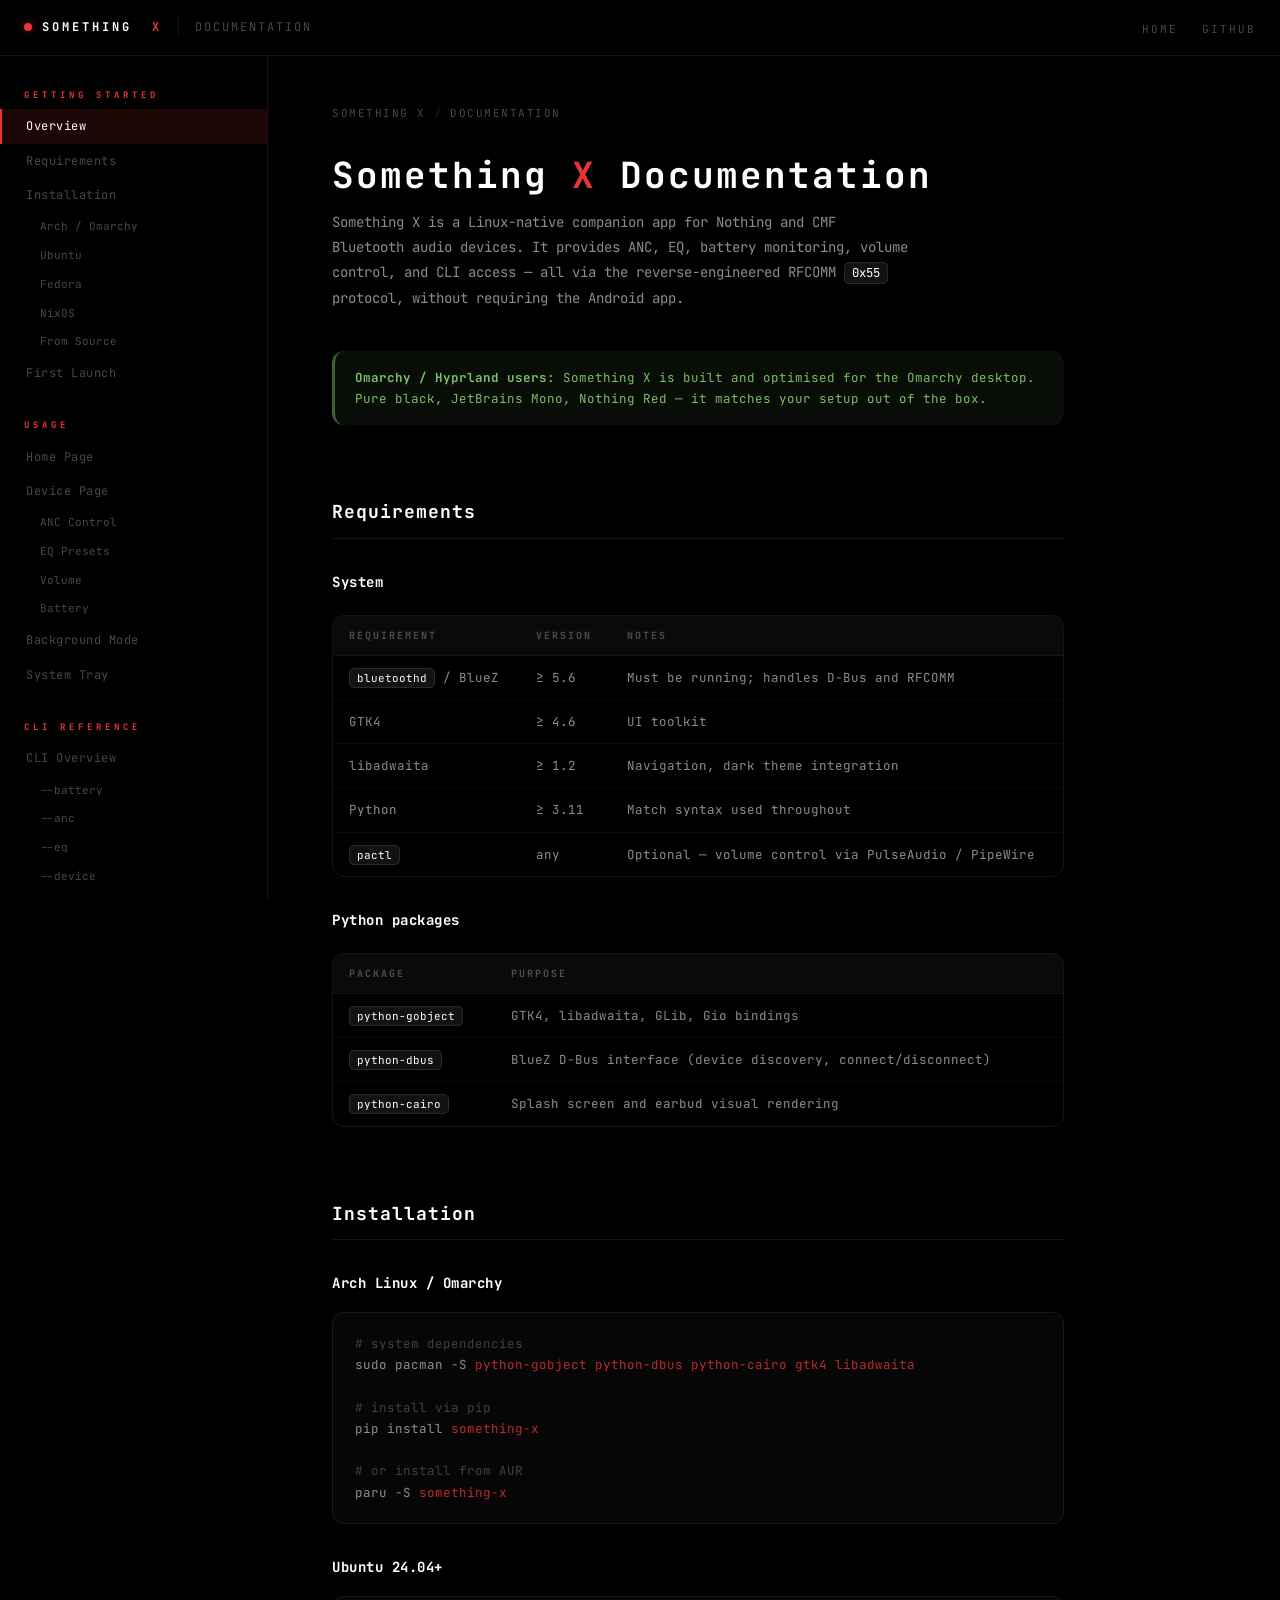
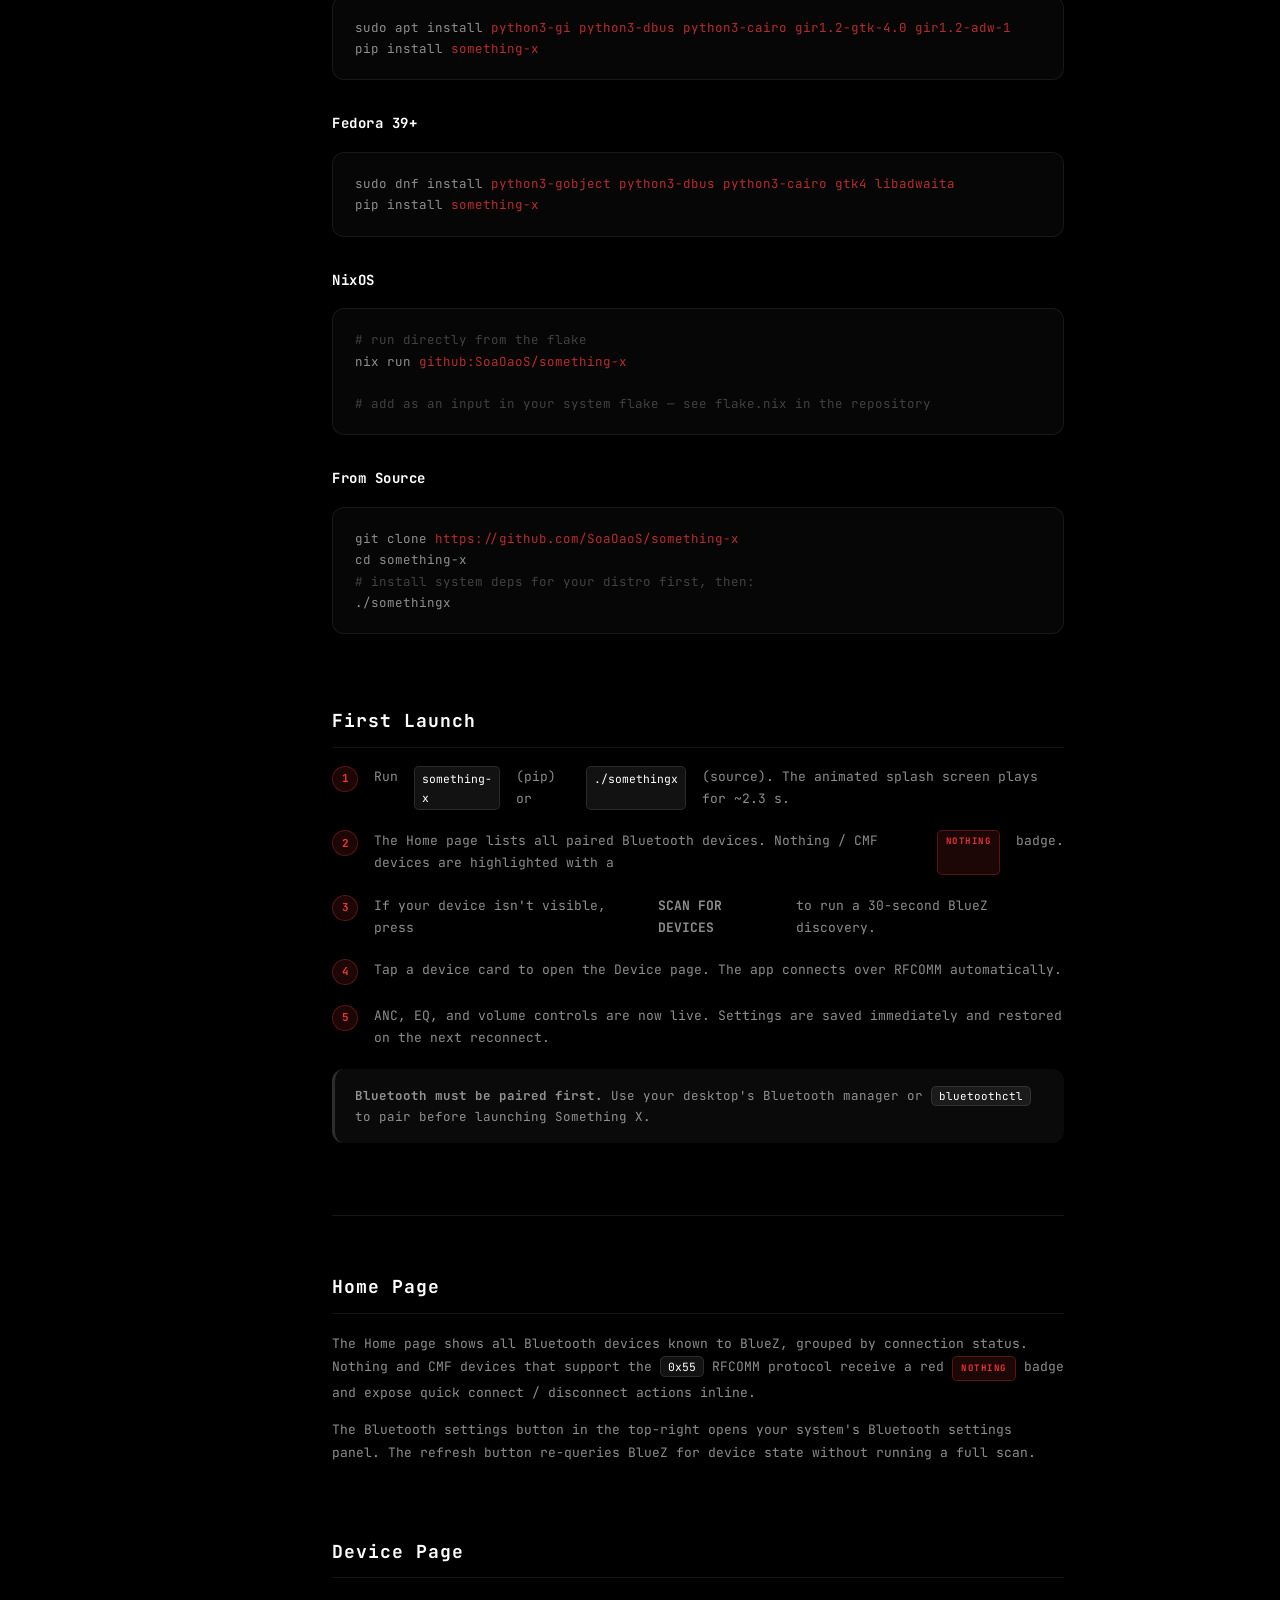
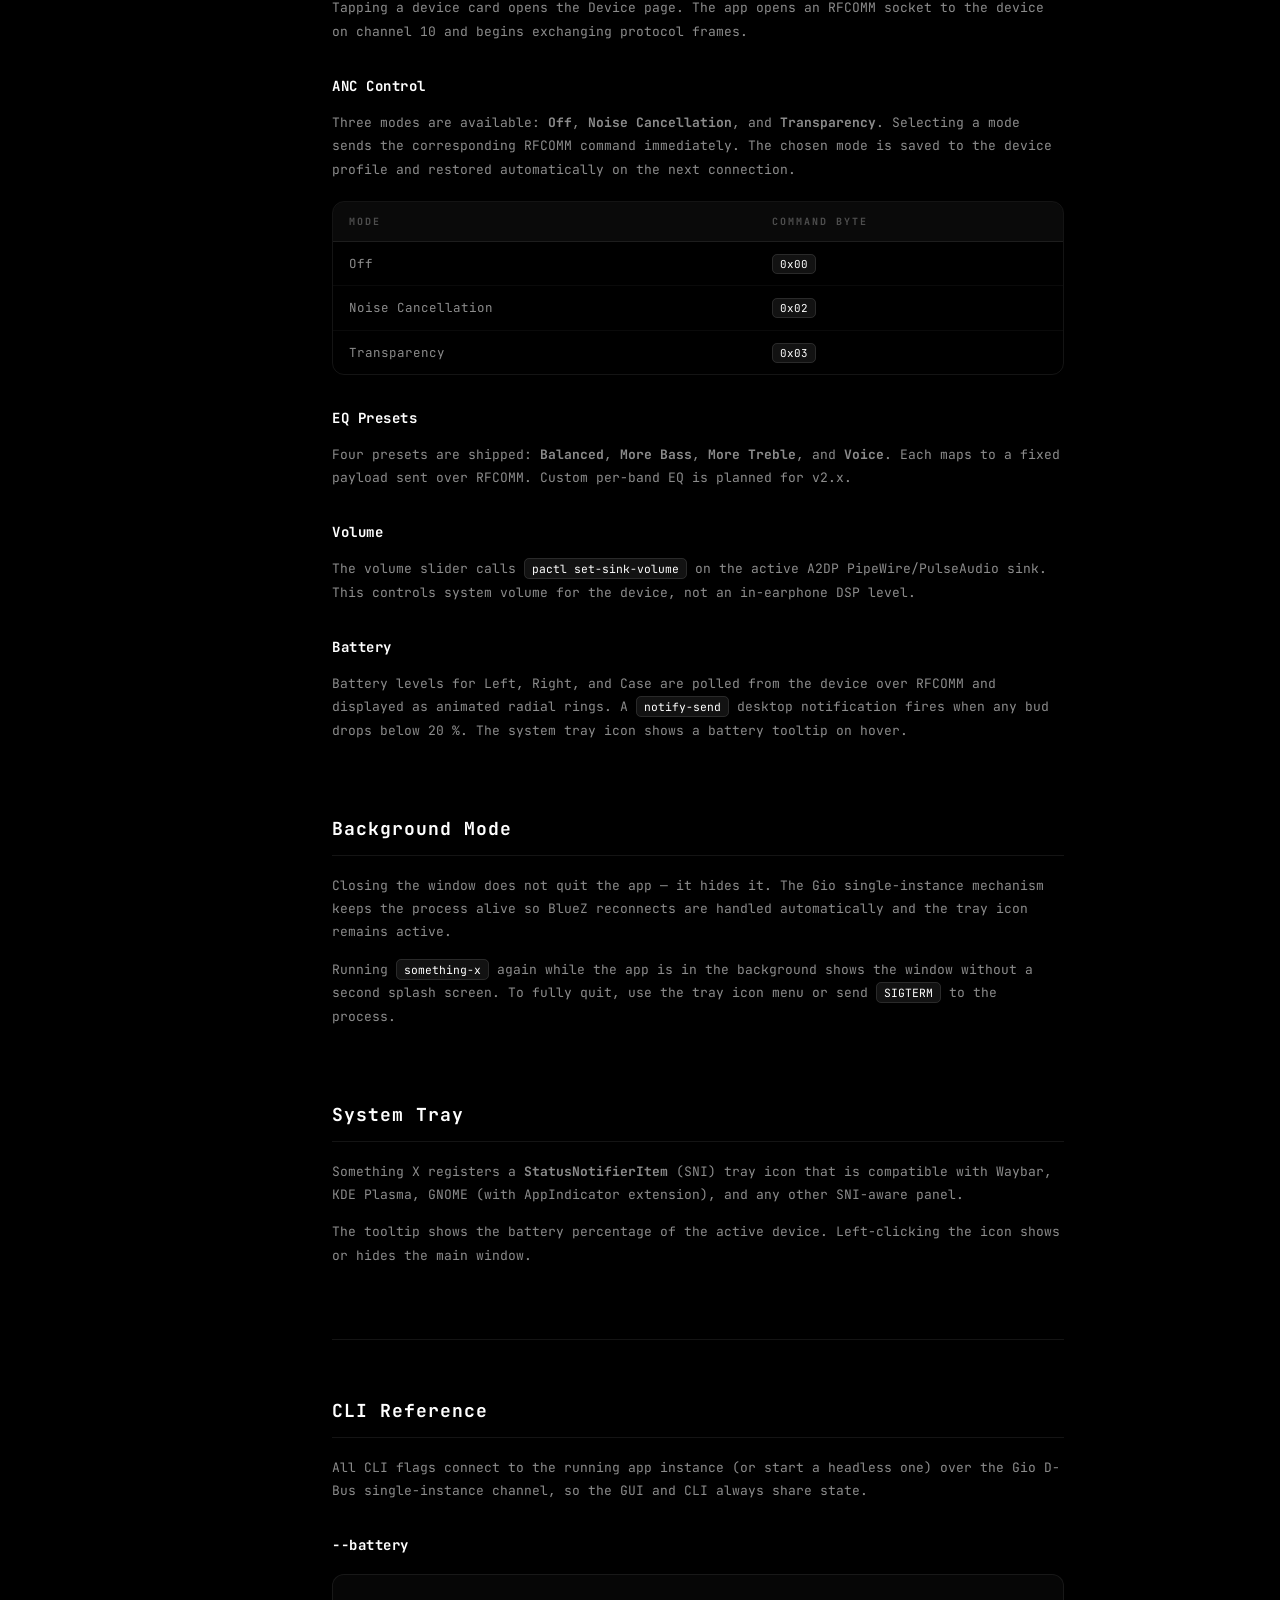
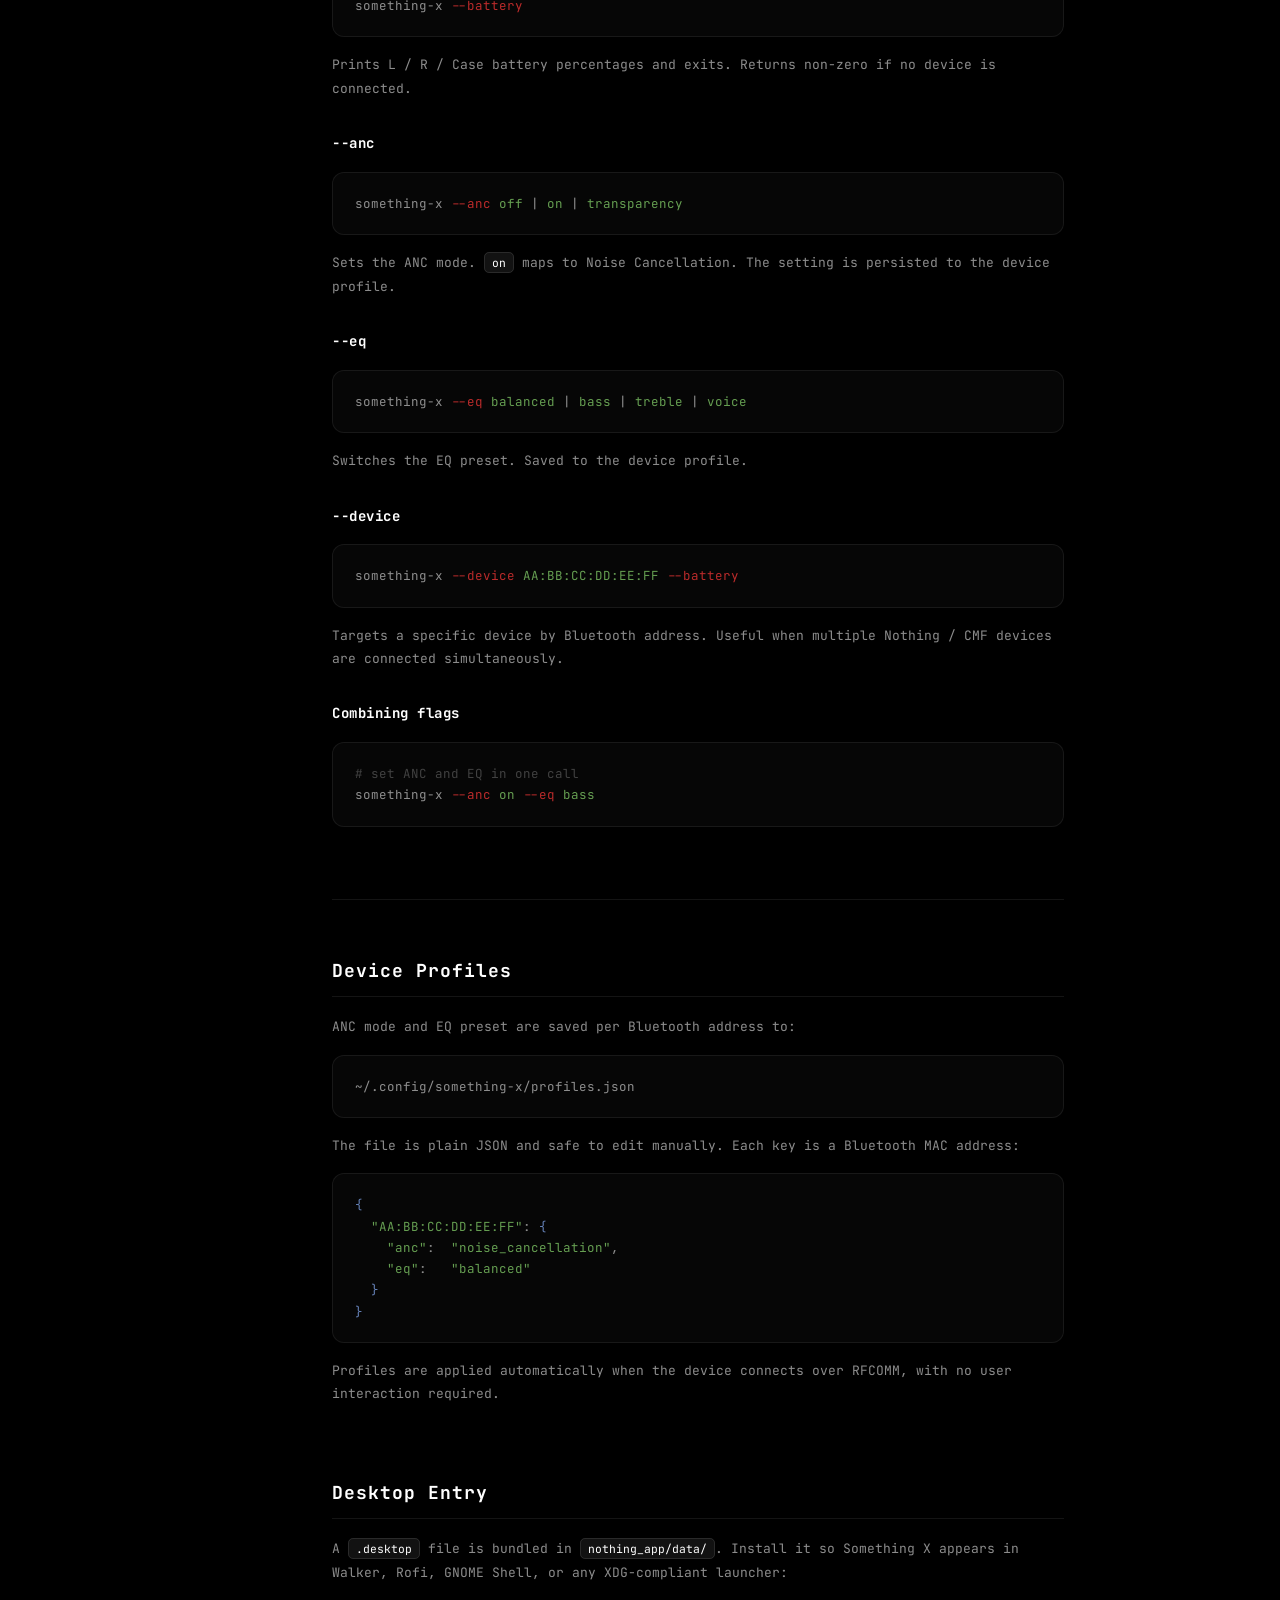
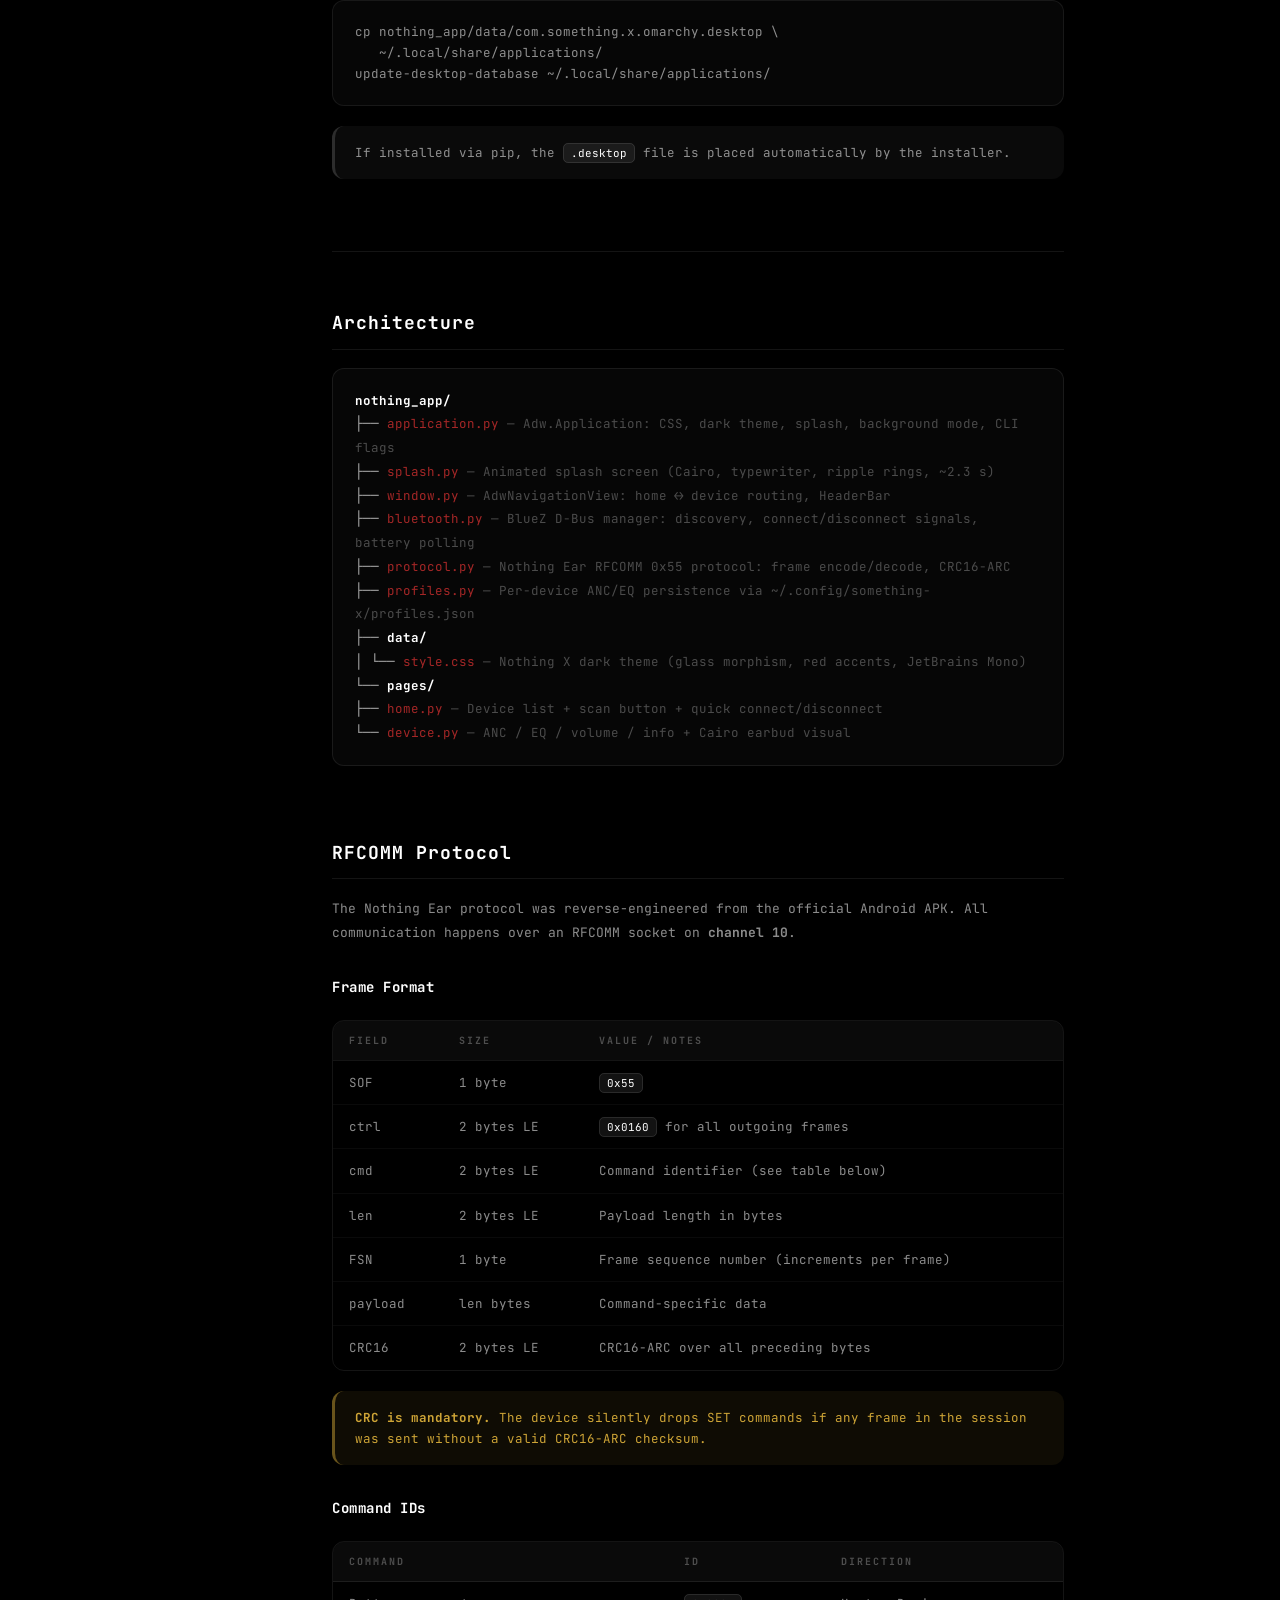
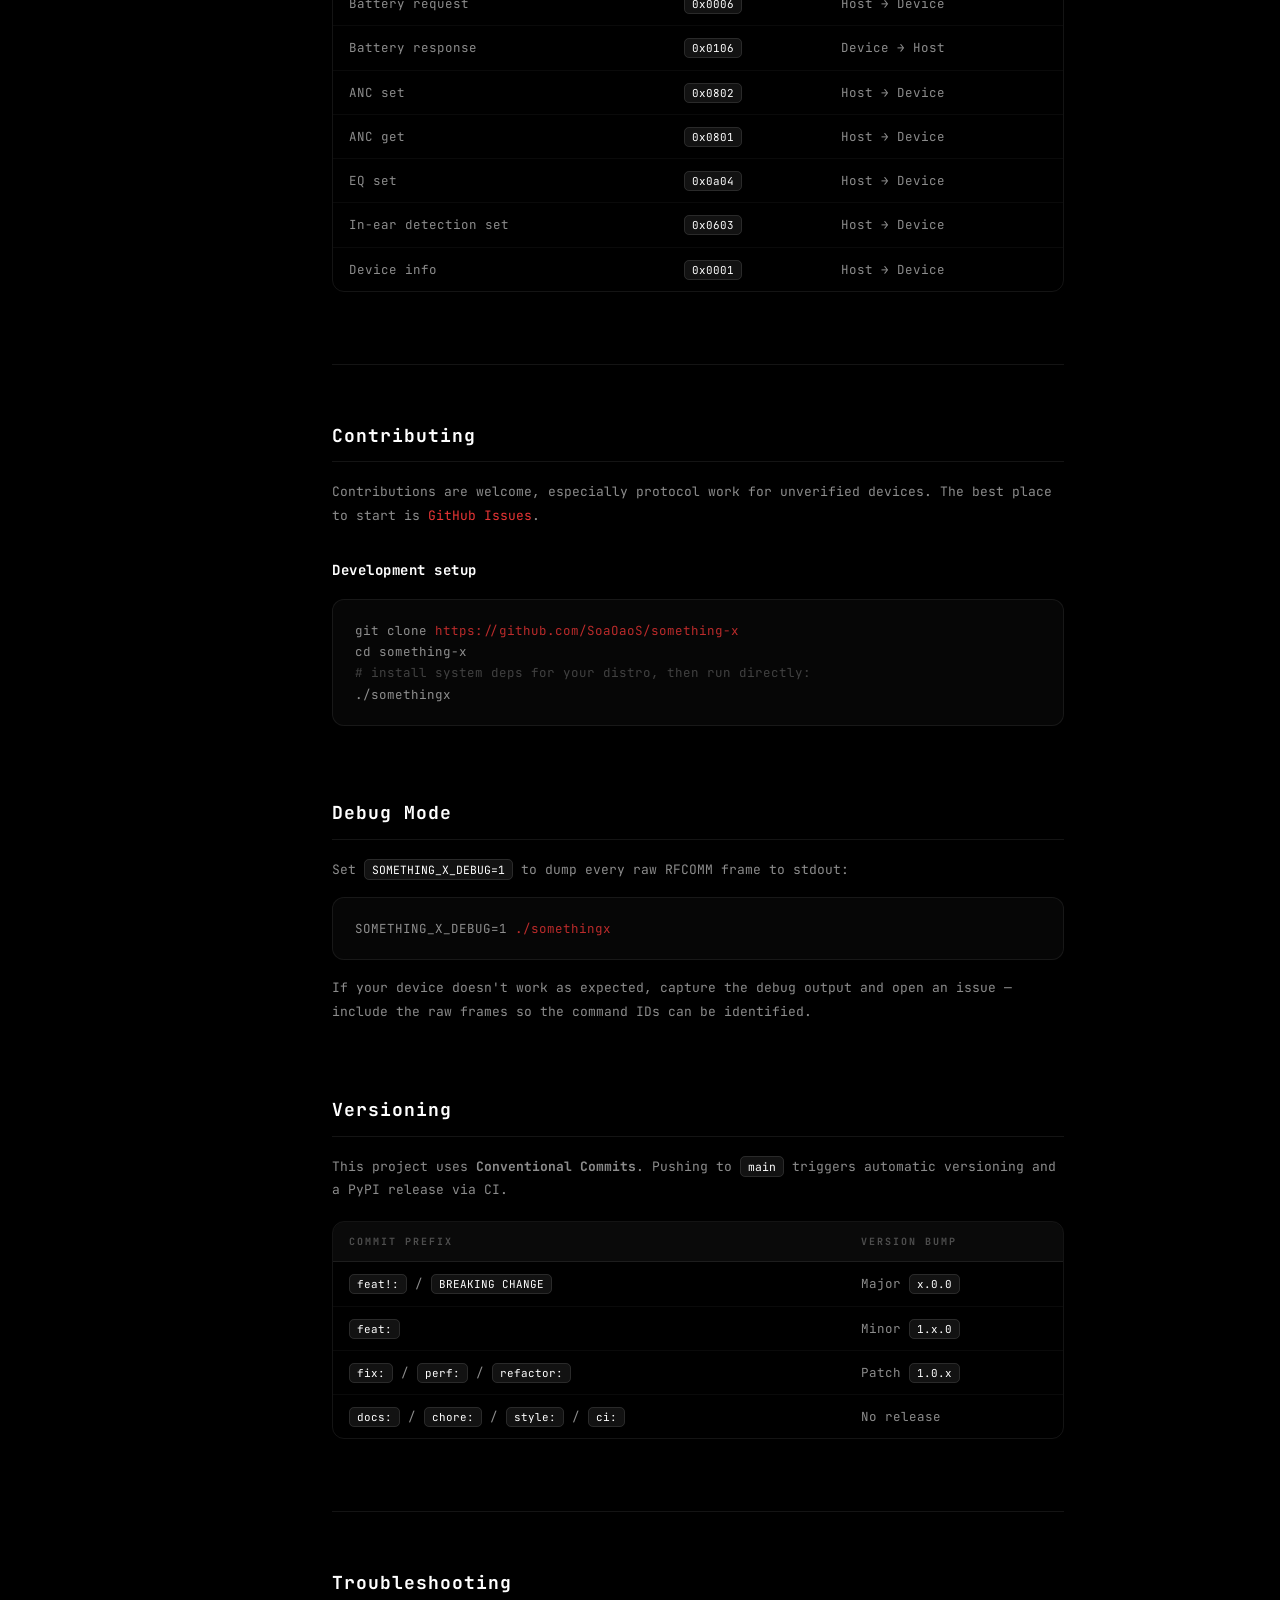
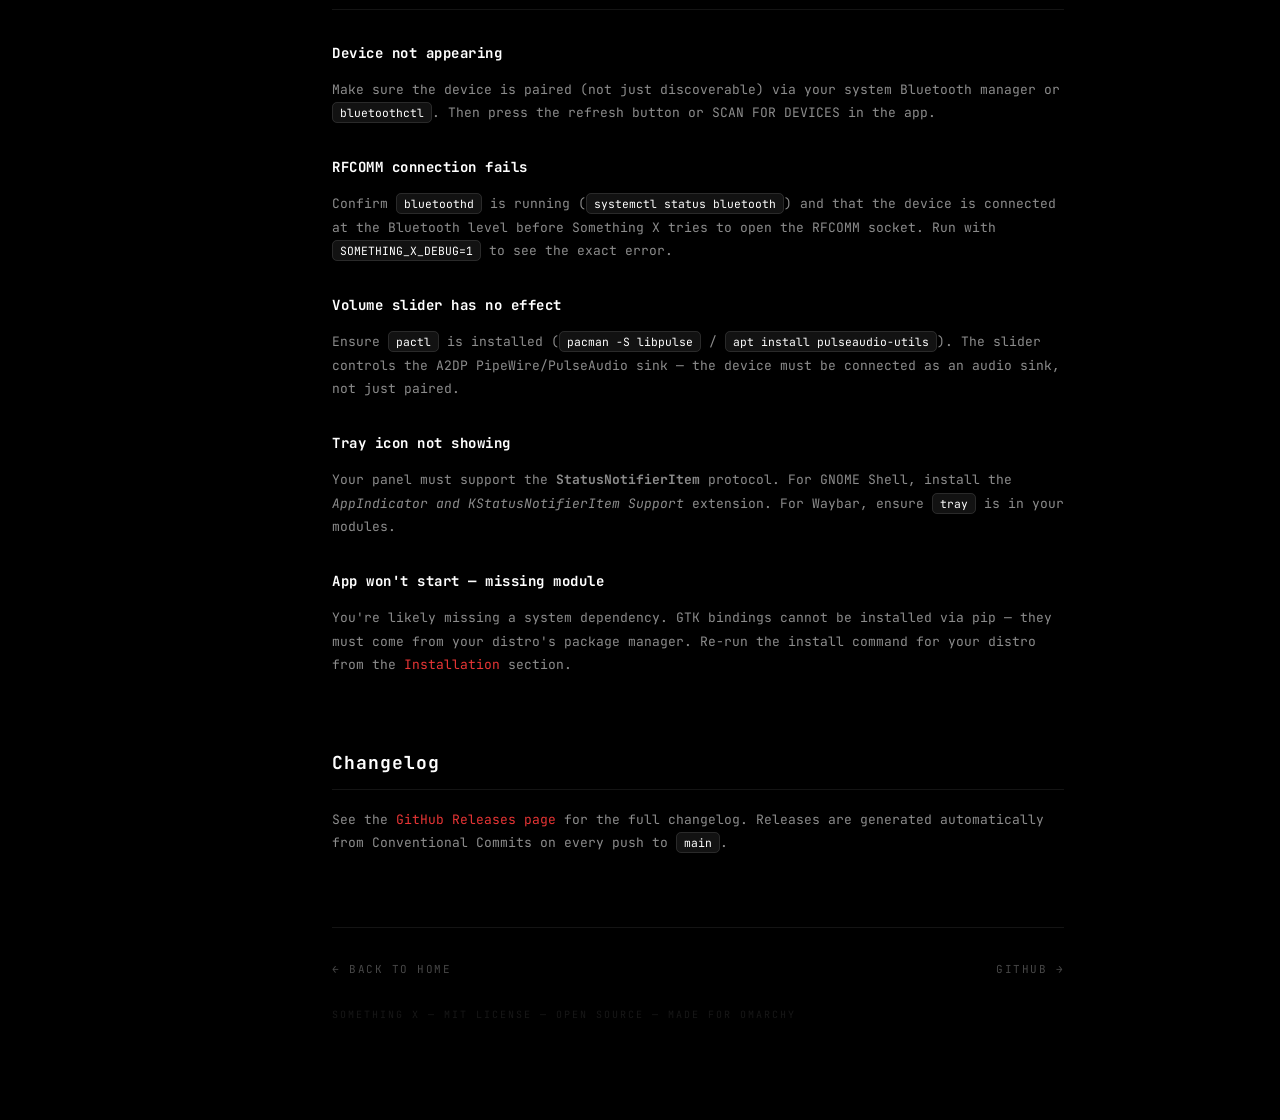
==== docs/docs.html @ ac32e7bc "Add initial HTML structure and styles for Something X landing page" ====
<!DOCTYPE html>
<html lang="en">
<head>
  <meta charset="UTF-8">
  <meta name="viewport" content="width=device-width, initial-scale=1.0">
  <title>Documentation — Something X</title>
  <link href="https://fonts.googleapis.com/css2?family=JetBrains+Mono:wght@400;600;700&display=swap" rel="stylesheet">
  <style>
    :root {
      --red:       #e83535;
      --red-dim:   rgba(232,53,53,0.12);
      --bg:        #000000;
      --bg-2:      #080808;
      --surface:   rgba(255,255,255,0.04);
      --surface-h: rgba(255,255,255,0.07);
      --border:    rgba(255,255,255,0.08);
      --border-h:  rgba(255,255,255,0.14);
      --text:      #ffffff;
      --text-2:    rgba(255,255,255,0.55);
      --text-3:    rgba(255,255,255,0.28);
      --text-4:    rgba(255,255,255,0.09);
      --mono:      'JetBrains Mono', 'Courier New', monospace;
      --nav-h:     56px;
      --sidebar-w: 268px;
    }

    *, *::before, *::after { box-sizing: border-box; margin: 0; padding: 0; }
    html { scroll-behavior: smooth; scroll-padding-top: calc(var(--nav-h) + 24px); }

    body {
      background: var(--bg);
      color: var(--text);
      font-family: var(--mono);
      line-height: 1.7;
      -webkit-font-smoothing: antialiased;
    }

    /* ── Top nav ─────────────────────────────────────────────────────────── */

    .topnav {
      position: fixed; top: 0; left: 0; right: 0; z-index: 200;
      height: var(--nav-h);
      display: flex; align-items: center; justify-content: space-between;
      padding: 0 24px;
      background: rgba(0,0,0,0.88);
      backdrop-filter: blur(16px);
      border-bottom: 1px solid var(--border);
    }

    .nav-brand {
      display: flex; align-items: center; gap: 10px;
      text-decoration: none; color: var(--text);
      font-size: 12px; font-weight: 700; letter-spacing: 3px;
      text-transform: uppercase;
    }
    .nav-dot {
      width: 8px; height: 8px; border-radius: 50%;
      background: var(--red);
      box-shadow: 0 0 8px rgba(232,53,53,0.5);
    }
    .nav-x { color: var(--red); }
    .nav-sep {
      width: 1px; height: 18px; background: var(--border);
      margin: 0 16px;
    }
    .nav-section {
      font-size: 12px; letter-spacing: 2px; text-transform: uppercase;
      color: var(--text-3);
    }

    .nav-links { display: flex; gap: 24px; list-style: none; }
    .nav-links a {
      font-size: 11px; letter-spacing: 2px; text-transform: uppercase;
      color: var(--text-3); text-decoration: none; transition: color 150ms;
    }
    .nav-links a:hover { color: var(--text-2); }

    /* ── Layout ──────────────────────────────────────────────────────────── */

    .layout {
      display: flex;
      margin-top: var(--nav-h);
      min-height: calc(100vh - var(--nav-h));
    }

    /* ── Sidebar ─────────────────────────────────────────────────────────── */

    .sidebar {
      position: sticky; top: var(--nav-h);
      width: var(--sidebar-w); flex-shrink: 0;
      height: calc(100vh - var(--nav-h));
      overflow-y: auto; overflow-x: hidden;
      border-right: 1px solid var(--border);
      padding: 32px 0 48px;
      scrollbar-width: thin;
      scrollbar-color: rgba(255,255,255,0.1) transparent;
    }
    .sidebar::-webkit-scrollbar { width: 4px; }
    .sidebar::-webkit-scrollbar-thumb { background: rgba(255,255,255,0.1); border-radius: 2px; }

    .sidebar-group { margin-bottom: 28px; }

    .sidebar-label {
      font-size: 9px; font-weight: 700; letter-spacing: 4px;
      text-transform: uppercase; color: var(--red);
      padding: 0 24px; margin-bottom: 6px;
    }

    .sidebar-link {
      display: block; padding: 7px 24px;
      font-size: 12px; letter-spacing: 0.5px;
      color: var(--text-3); text-decoration: none;
      transition: color 150ms, background 150ms;
      border-left: 2px solid transparent;
    }
    .sidebar-link:hover { color: var(--text-2); background: var(--surface); }
    .sidebar-link.active {
      color: var(--text); border-left-color: var(--red);
      background: var(--red-dim);
    }

    .sidebar-sub {
      display: block; padding: 5px 24px 5px 38px;
      font-size: 11px; color: var(--text-3); text-decoration: none;
      transition: color 150ms; border-left: 2px solid transparent;
    }
    .sidebar-sub:hover { color: var(--text-2); }
    .sidebar-sub.active { color: var(--text-2); border-left-color: rgba(232,53,53,0.4); }

    /* ── Content ─────────────────────────────────────────────────────────── */

    .content {
      flex: 1; min-width: 0;
      padding: 48px clamp(24px, 5vw, 80px) 96px;
      max-width: 860px;
    }

    /* breadcrumb */
    .breadcrumb {
      display: flex; align-items: center; gap: 8px;
      font-size: 11px; letter-spacing: 1.5px; text-transform: uppercase;
      color: var(--text-3); margin-bottom: 32px;
    }
    .breadcrumb a { color: var(--text-3); text-decoration: none; }
    .breadcrumb a:hover { color: var(--text-2); }
    .breadcrumb-sep { color: var(--border-h); }

    /* headings */
    .doc-section { margin-bottom: 72px; }
    .doc-section:last-child { margin-bottom: 0; }

    h1 {
      font-size: clamp(24px, 3vw, 36px); font-weight: 700;
      letter-spacing: 2px; line-height: 1.15;
      margin-bottom: 14px;
    }
    h1 .x { color: var(--red); }

    .page-lead {
      font-size: 14px; color: var(--text-2); line-height: 1.8;
      margin-bottom: 40px; max-width: 580px;
    }

    h2 {
      font-size: 18px; font-weight: 700; letter-spacing: 1px;
      margin-top: 56px; margin-bottom: 18px;
      padding-bottom: 10px;
      border-bottom: 1px solid var(--border);
      scroll-margin-top: calc(var(--nav-h) + 16px);
    }
    h2 .anchor {
      opacity: 0; margin-left: 8px; color: var(--red);
      font-size: 14px; text-decoration: none; vertical-align: middle;
      transition: opacity 150ms;
    }
    h2:hover .anchor { opacity: 1; }

    h3 {
      font-size: 14px; font-weight: 700; letter-spacing: 0.5px;
      margin-top: 32px; margin-bottom: 12px;
      color: var(--text);
      scroll-margin-top: calc(var(--nav-h) + 16px);
    }

    p { font-size: 13px; color: var(--text-2); margin-bottom: 14px; line-height: 1.8; }
    p:last-child { margin-bottom: 0; }

    a { color: var(--red); text-decoration: none; }
    a:hover { text-decoration: underline; }

    code {
      font-family: var(--mono); font-size: 0.875em;
      background: rgba(255,255,255,0.07);
      border: 1px solid rgba(255,255,255,0.1);
      border-radius: 5px; padding: 2px 7px;
      color: var(--text);
    }

    pre {
      background: rgba(255,255,255,0.025);
      border: 1px solid rgba(255,255,255,0.07);
      border-radius: 12px; padding: 20px 22px;
      overflow-x: auto; margin: 16px 0;
      font-family: var(--mono); font-size: 12.5px; line-height: 1.7;
    }
    pre code {
      background: none; border: none; padding: 0;
      font-size: inherit; color: var(--text-2);
    }
    .c  { color: rgba(255,255,255,0.24); }
    .k  { color: var(--text-2); }
    .v  { color: rgba(232,53,53,0.8); }
    .s  { color: rgba(143,223,114,0.7); }  /* string */
    .n  { color: rgba(255,200,100,0.75); } /* number */
    .kw { color: rgba(140,180,255,0.7); }  /* keyword */

    /* callout boxes */
    .callout {
      border-radius: 12px; padding: 16px 20px; margin: 20px 0;
      border-left: 3px solid;
      font-size: 12.5px; line-height: 1.7;
    }
    .callout-note {
      background: rgba(255,255,255,0.04); border-color: var(--border-h);
      color: var(--text-2);
    }
    .callout-tip {
      background: rgba(143,223,114,0.06); border-color: rgba(143,223,114,0.4);
      color: rgba(143,223,114,0.85);
    }
    .callout-warn {
      background: rgba(240,192,64,0.06); border-color: rgba(240,192,64,0.4);
      color: rgba(240,192,64,0.85);
    }
    .callout-danger {
      background: var(--red-dim); border-color: var(--red);
      color: rgba(255,150,150,0.85);
    }
    .callout strong { color: inherit; font-weight: 700; }

    /* tables */
    .table-wrap { overflow-x: auto; margin: 20px 0; border-radius: 12px; border: 1px solid var(--border); }
    table { width: 100%; border-collapse: collapse; font-size: 12.5px; }
    thead tr { background: rgba(255,255,255,0.04); }
    th {
      padding: 11px 16px; text-align: left;
      font-size: 10px; font-weight: 700; letter-spacing: 2px; text-transform: uppercase;
      color: var(--text-3); border-bottom: 1px solid var(--border);
    }
    td {
      padding: 11px 16px; color: var(--text-2);
      border-bottom: 1px solid rgba(255,255,255,0.04);
    }
    tr:last-child td { border-bottom: none; }
    tr:hover td { background: rgba(255,255,255,0.02); }

    /* step list */
    .steps { counter-reset: step; list-style: none; margin: 16px 0; }
    .steps li {
      counter-increment: step;
      display: flex; gap: 16px;
      margin-bottom: 20px; font-size: 13px; color: var(--text-2);
    }
    .steps li::before {
      content: counter(step);
      flex-shrink: 0;
      width: 26px; height: 26px; border-radius: 50%;
      background: var(--red-dim); border: 1px solid rgba(232,53,53,0.3);
      color: var(--red);
      font-size: 11px; font-weight: 700;
      display: flex; align-items: center; justify-content: center;
    }

    /* module tree */
    .module-tree {
      background: rgba(255,255,255,0.025); border: 1px solid var(--border);
      border-radius: 12px; padding: 20px 22px;
      font-size: 12.5px; line-height: 1.9; color: var(--text-2);
    }
    .module-tree .dir  { color: var(--text); font-weight: 700; }
    .module-tree .file { color: rgba(232,53,53,0.7); }
    .module-tree .desc { color: var(--text-3); }

    /* badge */
    .badge {
      display: inline-block;
      font-size: 9px; font-weight: 700; letter-spacing: 1.5px;
      text-transform: uppercase; padding: 3px 8px; border-radius: 5px;
    }
    .badge-red   { background: var(--red-dim); color: var(--red); border: 1px solid rgba(232,53,53,0.3); }
    .badge-green { background: rgba(143,223,114,0.1); color: rgba(143,223,114,0.85); border: 1px solid rgba(143,223,114,0.25); }
    .badge-grey  { background: var(--surface); color: var(--text-3); border: 1px solid var(--border); }

    /* on-page nav (right) */
    .toc {
      position: sticky; top: calc(var(--nav-h) + 32px);
      width: 210px; flex-shrink: 0; align-self: flex-start;
      padding: 0 24px 0 0; margin-left: 40px;
    }
    .toc-label {
      font-size: 9px; font-weight: 700; letter-spacing: 4px;
      text-transform: uppercase; color: var(--text-3); margin-bottom: 12px;
    }
    .toc a {
      display: block; font-size: 11px; color: var(--text-3);
      text-decoration: none; padding: 4px 0;
      border-left: 2px solid transparent; padding-left: 12px;
      transition: color 150ms, border-color 150ms;
    }
    .toc a:hover { color: var(--text-2); }
    .toc a.active { color: var(--text-2); border-left-color: var(--red); }

    /* hr */
    hr { border: none; border-top: 1px solid var(--border); margin: 56px 0; }

    /* footer */
    .doc-footer {
      border-top: 1px solid var(--border); padding: 32px 0 0;
      margin-top: 64px;
      display: flex; justify-content: space-between; flex-wrap: wrap; gap: 12px;
    }
    .doc-footer a {
      font-size: 11px; letter-spacing: 1.5px; text-transform: uppercase;
      color: var(--text-3); text-decoration: none; transition: color 150ms;
    }
    .doc-footer a:hover { color: var(--text-2); }
    .doc-footer-copy {
      font-size: 10px; letter-spacing: 2px; text-transform: uppercase;
      color: var(--text-4); width: 100%; margin-top: 16px;
    }

    @media (max-width: 900px) {
      .toc { display: none; }
    }
    @media (max-width: 700px) {
      .sidebar { display: none; }
      .content { padding: 32px 20px 64px; }
    }
  </style>
</head>
<body>

<!-- ── Top nav ───────────────────────────────────────────────────────────── -->
<nav class="topnav">
  <div style="display:flex;align-items:center">
    <a class="nav-brand" href="index.html">
      <span class="nav-dot"></span>
      Something&nbsp;<span class="nav-x">X</span>
    </a>
    <span class="nav-sep"></span>
    <span class="nav-section">Documentation</span>
  </div>
  <ul class="nav-links">
    <li><a href="index.html">Home</a></li>
    <li><a href="https://github.com/SoaOaoS/something-x">GitHub</a></li>
  </ul>
</nav>

<!-- ── Layout ────────────────────────────────────────────────────────────── -->
<div class="layout">

  <!-- Sidebar -->
  <aside class="sidebar">
    <div class="sidebar-group">
      <div class="sidebar-label">Getting Started</div>
      <a class="sidebar-link active" href="#overview">Overview</a>
      <a class="sidebar-link" href="#requirements">Requirements</a>
      <a class="sidebar-link" href="#installation">Installation</a>
      <a class="sidebar-sub" href="#install-arch">Arch / Omarchy</a>
      <a class="sidebar-sub" href="#install-ubuntu">Ubuntu</a>
      <a class="sidebar-sub" href="#install-fedora">Fedora</a>
      <a class="sidebar-sub" href="#install-nix">NixOS</a>
      <a class="sidebar-sub" href="#install-source">From Source</a>
      <a class="sidebar-link" href="#first-launch">First Launch</a>
    </div>

    <div class="sidebar-group">
      <div class="sidebar-label">Usage</div>
      <a class="sidebar-link" href="#home-page">Home Page</a>
      <a class="sidebar-link" href="#device-page">Device Page</a>
      <a class="sidebar-sub" href="#anc">ANC Control</a>
      <a class="sidebar-sub" href="#eq">EQ Presets</a>
      <a class="sidebar-sub" href="#volume">Volume</a>
      <a class="sidebar-sub" href="#battery">Battery</a>
      <a class="sidebar-link" href="#background-mode">Background Mode</a>
      <a class="sidebar-link" href="#tray">System Tray</a>
    </div>

    <div class="sidebar-group">
      <div class="sidebar-label">CLI Reference</div>
      <a class="sidebar-link" href="#cli">CLI Overview</a>
      <a class="sidebar-sub" href="#cli-battery">--battery</a>
      <a class="sidebar-sub" href="#cli-anc">--anc</a>
      <a class="sidebar-sub" href="#cli-eq">--eq</a>
      <a class="sidebar-sub" href="#cli-device">--device</a>
    </div>

    <div class="sidebar-group">
      <div class="sidebar-label">Configuration</div>
      <a class="sidebar-link" href="#profiles">Device Profiles</a>
      <a class="sidebar-link" href="#desktop-entry">Desktop Entry</a>
    </div>

    <div class="sidebar-group">
      <div class="sidebar-label">Architecture</div>
      <a class="sidebar-link" href="#architecture">Module Overview</a>
      <a class="sidebar-link" href="#protocol">RFCOMM Protocol</a>
      <a class="sidebar-sub" href="#frame-format">Frame Format</a>
      <a class="sidebar-sub" href="#commands">Command IDs</a>
    </div>

    <div class="sidebar-group">
      <div class="sidebar-label">Contributing</div>
      <a class="sidebar-link" href="#contributing">How to Contribute</a>
      <a class="sidebar-link" href="#debug-mode">Debug Mode</a>
      <a class="sidebar-link" href="#versioning">Versioning</a>
    </div>

    <div class="sidebar-group">
      <div class="sidebar-label">Reference</div>
      <a class="sidebar-link" href="#troubleshooting">Troubleshooting</a>
      <a class="sidebar-link" href="#changelog">Changelog</a>
    </div>
  </aside>

  <!-- Main content -->
  <main class="content">

    <div class="breadcrumb">
      <a href="index.html">Something X</a>
      <span class="breadcrumb-sep">/</span>
      <span>Documentation</span>
    </div>

    <!-- ── Overview ─────────────────────────────────────────────────────── -->
    <div class="doc-section" id="overview">
      <h1>Something <span class="x">X</span> Documentation</h1>
      <p class="page-lead">
        Something X is a Linux-native companion app for Nothing and CMF Bluetooth audio devices.
        It provides ANC, EQ, battery monitoring, volume control, and CLI access — all via the
        reverse-engineered RFCOMM <code>0x55</code> protocol, without requiring the Android app.
      </p>

      <div class="callout callout-tip">
        <strong>Omarchy / Hyprland users:</strong> Something X is built and optimised for the
        Omarchy desktop. Pure black, JetBrains Mono, Nothing Red — it matches your setup out of the box.
      </div>
    </div>

    <!-- ── Requirements ─────────────────────────────────────────────────── -->
    <div class="doc-section" id="requirements">
      <h2>Requirements <a class="anchor" href="#requirements">#</a></h2>

      <h3>System</h3>
      <div class="table-wrap">
        <table>
          <thead><tr><th>Requirement</th><th>Version</th><th>Notes</th></tr></thead>
          <tbody>
            <tr><td><code>bluetoothd</code> / BlueZ</td><td>≥ 5.6</td><td>Must be running; handles D-Bus and RFCOMM</td></tr>
            <tr><td>GTK4</td><td>≥ 4.6</td><td>UI toolkit</td></tr>
            <tr><td>libadwaita</td><td>≥ 1.2</td><td>Navigation, dark theme integration</td></tr>
            <tr><td>Python</td><td>≥ 3.11</td><td>Match syntax used throughout</td></tr>
            <tr><td><code>pactl</code></td><td>any</td><td>Optional — volume control via PulseAudio / PipeWire</td></tr>
          </tbody>
        </table>
      </div>

      <h3>Python packages</h3>
      <div class="table-wrap">
        <table>
          <thead><tr><th>Package</th><th>Purpose</th></tr></thead>
          <tbody>
            <tr><td><code>python-gobject</code></td><td>GTK4, libadwaita, GLib, Gio bindings</td></tr>
            <tr><td><code>python-dbus</code></td><td>BlueZ D-Bus interface (device discovery, connect/disconnect)</td></tr>
            <tr><td><code>python-cairo</code></td><td>Splash screen and earbud visual rendering</td></tr>
          </tbody>
        </table>
      </div>
    </div>

    <!-- ── Installation ──────────────────────────────────────────────────── -->
    <div class="doc-section" id="installation">
      <h2>Installation <a class="anchor" href="#installation">#</a></h2>

      <h3 id="install-arch">Arch Linux / Omarchy</h3>
      <pre><code><span class="c"># system dependencies</span>
<span class="k">sudo pacman -S</span> <span class="v">python-gobject python-dbus python-cairo gtk4 libadwaita</span>

<span class="c"># install via pip</span>
<span class="k">pip install</span> <span class="v">something-x</span>

<span class="c"># or install from AUR</span>
<span class="k">paru -S</span> <span class="v">something-x</span></code></pre>

      <h3 id="install-ubuntu">Ubuntu 24.04+</h3>
      <pre><code><span class="k">sudo apt install</span> <span class="v">python3-gi python3-dbus python3-cairo gir1.2-gtk-4.0 gir1.2-adw-1</span>
<span class="k">pip install</span> <span class="v">something-x</span></code></pre>

      <h3 id="install-fedora">Fedora 39+</h3>
      <pre><code><span class="k">sudo dnf install</span> <span class="v">python3-gobject python3-dbus python3-cairo gtk4 libadwaita</span>
<span class="k">pip install</span> <span class="v">something-x</span></code></pre>

      <h3 id="install-nix">NixOS</h3>
      <pre><code><span class="c"># run directly from the flake</span>
<span class="k">nix run</span> <span class="v">github:SoaOaoS/something-x</span>

<span class="c"># add as an input in your system flake — see flake.nix in the repository</span></code></pre>

      <h3 id="install-source">From Source</h3>
      <pre><code><span class="k">git clone</span> <span class="v">https://github.com/SoaOaoS/something-x</span>
<span class="k">cd</span> something-x
<span class="c"># install system deps for your distro first, then:</span>
<span class="k">./somethingx</span></code></pre>
    </div>

    <!-- ── First Launch ──────────────────────────────────────────────────── -->
    <div class="doc-section" id="first-launch">
      <h2>First Launch <a class="anchor" href="#first-launch">#</a></h2>

      <ol class="steps">
        <li>Run <code>something-x</code> (pip) or <code>./somethingx</code> (source). The animated splash screen plays for ~2.3 s.</li>
        <li>The Home page lists all paired Bluetooth devices. Nothing / CMF devices are highlighted with a <span class="badge badge-red">NOTHING</span> badge.</li>
        <li>If your device isn't visible, press <strong>SCAN FOR DEVICES</strong> to run a 30-second BlueZ discovery.</li>
        <li>Tap a device card to open the Device page. The app connects over RFCOMM automatically.</li>
        <li>ANC, EQ, and volume controls are now live. Settings are saved immediately and restored on the next reconnect.</li>
      </ol>

      <div class="callout callout-note">
        <strong>Bluetooth must be paired first.</strong> Use your desktop's Bluetooth manager or <code>bluetoothctl</code> to pair before launching Something X.
      </div>
    </div>

    <hr>

    <!-- ── Home Page ─────────────────────────────────────────────────────── -->
    <div class="doc-section" id="home-page">
      <h2>Home Page <a class="anchor" href="#home-page">#</a></h2>
      <p>The Home page shows all Bluetooth devices known to BlueZ, grouped by connection status. Nothing and CMF devices that support the <code>0x55</code> RFCOMM protocol receive a red <span class="badge badge-red">NOTHING</span> badge and expose quick connect / disconnect actions inline.</p>
      <p>The Bluetooth settings button in the top-right opens your system's Bluetooth settings panel. The refresh button re-queries BlueZ for device state without running a full scan.</p>
    </div>

    <!-- ── Device Page ───────────────────────────────────────────────────── -->
    <div class="doc-section" id="device-page">
      <h2>Device Page <a class="anchor" href="#device-page">#</a></h2>
      <p>Tapping a device card opens the Device page. The app opens an RFCOMM socket to the device on channel 10 and begins exchanging protocol frames.</p>

      <h3 id="anc">ANC Control</h3>
      <p>Three modes are available: <strong>Off</strong>, <strong>Noise Cancellation</strong>, and <strong>Transparency</strong>. Selecting a mode sends the corresponding RFCOMM command immediately. The chosen mode is saved to the device profile and restored automatically on the next connection.</p>

      <div class="table-wrap">
        <table>
          <thead><tr><th>Mode</th><th>Command byte</th></tr></thead>
          <tbody>
            <tr><td>Off</td><td><code>0x00</code></td></tr>
            <tr><td>Noise Cancellation</td><td><code>0x02</code></td></tr>
            <tr><td>Transparency</td><td><code>0x03</code></td></tr>
          </tbody>
        </table>
      </div>

      <h3 id="eq">EQ Presets</h3>
      <p>Four presets are shipped: <strong>Balanced</strong>, <strong>More Bass</strong>, <strong>More Treble</strong>, and <strong>Voice</strong>. Each maps to a fixed payload sent over RFCOMM. Custom per-band EQ is planned for v2.x.</p>

      <h3 id="volume">Volume</h3>
      <p>The volume slider calls <code>pactl set-sink-volume</code> on the active A2DP PipeWire/PulseAudio sink. This controls system volume for the device, not an in-earphone DSP level.</p>

      <h3 id="battery">Battery</h3>
      <p>Battery levels for Left, Right, and Case are polled from the device over RFCOMM and displayed as animated radial rings. A <code>notify-send</code> desktop notification fires when any bud drops below 20 %. The system tray icon shows a battery tooltip on hover.</p>
    </div>

    <!-- ── Background Mode ───────────────────────────────────────────────── -->
    <div class="doc-section" id="background-mode">
      <h2>Background Mode <a class="anchor" href="#background-mode">#</a></h2>
      <p>Closing the window does not quit the app — it hides it. The Gio single-instance mechanism keeps the process alive so BlueZ reconnects are handled automatically and the tray icon remains active.</p>
      <p>Running <code>something-x</code> again while the app is in the background shows the window without a second splash screen. To fully quit, use the tray icon menu or send <code>SIGTERM</code> to the process.</p>
    </div>

    <!-- ── Tray ──────────────────────────────────────────────────────────── -->
    <div class="doc-section" id="tray">
      <h2>System Tray <a class="anchor" href="#tray">#</a></h2>
      <p>Something X registers a <strong>StatusNotifierItem</strong> (SNI) tray icon that is compatible with Waybar, KDE Plasma, GNOME (with AppIndicator extension), and any other SNI-aware panel.</p>
      <p>The tooltip shows the battery percentage of the active device. Left-clicking the icon shows or hides the main window.</p>
    </div>

    <hr>

    <!-- ── CLI ──────────────────────────────────────────────────────────── -->
    <div class="doc-section" id="cli">
      <h2>CLI Reference <a class="anchor" href="#cli">#</a></h2>
      <p>All CLI flags connect to the running app instance (or start a headless one) over the Gio D-Bus single-instance channel, so the GUI and CLI always share state.</p>

      <h3 id="cli-battery">--battery</h3>
      <pre><code><span class="k">something-x</span> <span class="v">--battery</span></code></pre>
      <p>Prints L / R / Case battery percentages and exits. Returns non-zero if no device is connected.</p>

      <h3 id="cli-anc">--anc</h3>
      <pre><code><span class="k">something-x</span> <span class="v">--anc</span> <span class="s">off</span><span class="k"> | </span><span class="s">on</span><span class="k"> | </span><span class="s">transparency</span></code></pre>
      <p>Sets the ANC mode. <code>on</code> maps to Noise Cancellation. The setting is persisted to the device profile.</p>

      <h3 id="cli-eq">--eq</h3>
      <pre><code><span class="k">something-x</span> <span class="v">--eq</span> <span class="s">balanced</span><span class="k"> | </span><span class="s">bass</span><span class="k"> | </span><span class="s">treble</span><span class="k"> | </span><span class="s">voice</span></code></pre>
      <p>Switches the EQ preset. Saved to the device profile.</p>

      <h3 id="cli-device">--device</h3>
      <pre><code><span class="k">something-x</span> <span class="v">--device</span> <span class="s">AA:BB:CC:DD:EE:FF</span> <span class="v">--battery</span></code></pre>
      <p>Targets a specific device by Bluetooth address. Useful when multiple Nothing / CMF devices are connected simultaneously.</p>

      <h3>Combining flags</h3>
      <pre><code><span class="c"># set ANC and EQ in one call</span>
<span class="k">something-x</span> <span class="v">--anc</span> <span class="s">on</span> <span class="v">--eq</span> <span class="s">bass</span></code></pre>
    </div>

    <hr>

    <!-- ── Profiles ──────────────────────────────────────────────────────── -->
    <div class="doc-section" id="profiles">
      <h2>Device Profiles <a class="anchor" href="#profiles">#</a></h2>
      <p>ANC mode and EQ preset are saved per Bluetooth address to:</p>
      <pre><code>~/.config/something-x/profiles.json</code></pre>
      <p>The file is plain JSON and safe to edit manually. Each key is a Bluetooth MAC address:</p>
      <pre><code><span class="kw">{</span>
  <span class="s">"AA:BB:CC:DD:EE:FF"</span><span class="k">:</span> <span class="kw">{</span>
    <span class="s">"anc"</span><span class="k">:</span>  <span class="s">"noise_cancellation"</span><span class="k">,</span>
    <span class="s">"eq"</span><span class="k">:</span>   <span class="s">"balanced"</span>
  <span class="kw">}</span>
<span class="kw">}</span></code></pre>
      <p>Profiles are applied automatically when the device connects over RFCOMM, with no user interaction required.</p>
    </div>

    <!-- ── Desktop Entry ─────────────────────────────────────────────────── -->
    <div class="doc-section" id="desktop-entry">
      <h2>Desktop Entry <a class="anchor" href="#desktop-entry">#</a></h2>
      <p>A <code>.desktop</code> file is bundled in <code>nothing_app/data/</code>. Install it so Something X appears in Walker, Rofi, GNOME Shell, or any XDG-compliant launcher:</p>
      <pre><code><span class="k">cp</span> nothing_app/data/com.something.x.omarchy.desktop \
   ~/.local/share/applications/
<span class="k">update-desktop-database</span> ~/.local/share/applications/</code></pre>
      <div class="callout callout-note">
        If installed via pip, the <code>.desktop</code> file is placed automatically by the installer.
      </div>
    </div>

    <hr>

    <!-- ── Architecture ──────────────────────────────────────────────────── -->
    <div class="doc-section" id="architecture">
      <h2>Architecture <a class="anchor" href="#architecture">#</a></h2>
      <div class="module-tree">
        <span class="dir">nothing_app/</span><br>
        ├── <span class="file">application.py</span>  <span class="desc">— Adw.Application: CSS, dark theme, splash, background mode, CLI flags</span><br>
        ├── <span class="file">splash.py</span>        <span class="desc">— Animated splash screen (Cairo, typewriter, ripple rings, ~2.3 s)</span><br>
        ├── <span class="file">window.py</span>         <span class="desc">— AdwNavigationView: home ↔ device routing, HeaderBar</span><br>
        ├── <span class="file">bluetooth.py</span>      <span class="desc">— BlueZ D-Bus manager: discovery, connect/disconnect signals, battery polling</span><br>
        ├── <span class="file">protocol.py</span>       <span class="desc">— Nothing Ear RFCOMM 0x55 protocol: frame encode/decode, CRC16-ARC</span><br>
        ├── <span class="file">profiles.py</span>       <span class="desc">— Per-device ANC/EQ persistence via ~/.config/something-x/profiles.json</span><br>
        ├── <span class="dir">data/</span><br>
        │   └── <span class="file">style.css</span>      <span class="desc">— Nothing X dark theme (glass morphism, red accents, JetBrains Mono)</span><br>
        └── <span class="dir">pages/</span><br>
            ├── <span class="file">home.py</span>        <span class="desc">— Device list + scan button + quick connect/disconnect</span><br>
            └── <span class="file">device.py</span>      <span class="desc">— ANC / EQ / volume / info + Cairo earbud visual</span>
      </div>
    </div>

    <!-- ── Protocol ──────────────────────────────────────────────────────── -->
    <div class="doc-section" id="protocol">
      <h2>RFCOMM Protocol <a class="anchor" href="#protocol">#</a></h2>
      <p>The Nothing Ear protocol was reverse-engineered from the official Android APK. All communication happens over an RFCOMM socket on <strong>channel 10</strong>.</p>

      <h3 id="frame-format">Frame Format</h3>
      <div class="table-wrap">
        <table>
          <thead><tr><th>Field</th><th>Size</th><th>Value / Notes</th></tr></thead>
          <tbody>
            <tr><td>SOF</td><td>1 byte</td><td><code>0x55</code></td></tr>
            <tr><td>ctrl</td><td>2 bytes LE</td><td><code>0x0160</code> for all outgoing frames</td></tr>
            <tr><td>cmd</td><td>2 bytes LE</td><td>Command identifier (see table below)</td></tr>
            <tr><td>len</td><td>2 bytes LE</td><td>Payload length in bytes</td></tr>
            <tr><td>FSN</td><td>1 byte</td><td>Frame sequence number (increments per frame)</td></tr>
            <tr><td>payload</td><td>len bytes</td><td>Command-specific data</td></tr>
            <tr><td>CRC16</td><td>2 bytes LE</td><td>CRC16-ARC over all preceding bytes</td></tr>
          </tbody>
        </table>
      </div>

      <div class="callout callout-warn">
        <strong>CRC is mandatory.</strong> The device silently drops SET commands if any frame in the session was sent without a valid CRC16-ARC checksum.
      </div>

      <h3 id="commands">Command IDs</h3>
      <div class="table-wrap">
        <table>
          <thead><tr><th>Command</th><th>ID</th><th>Direction</th></tr></thead>
          <tbody>
            <tr><td>Battery request</td><td><code>0x0006</code></td><td>Host → Device</td></tr>
            <tr><td>Battery response</td><td><code>0x0106</code></td><td>Device → Host</td></tr>
            <tr><td>ANC set</td><td><code>0x0802</code></td><td>Host → Device</td></tr>
            <tr><td>ANC get</td><td><code>0x0801</code></td><td>Host → Device</td></tr>
            <tr><td>EQ set</td><td><code>0x0a04</code></td><td>Host → Device</td></tr>
            <tr><td>In-ear detection set</td><td><code>0x0603</code></td><td>Host → Device</td></tr>
            <tr><td>Device info</td><td><code>0x0001</code></td><td>Host → Device</td></tr>
          </tbody>
        </table>
      </div>
    </div>

    <hr>

    <!-- ── Contributing ──────────────────────────────────────────────────── -->
    <div class="doc-section" id="contributing">
      <h2>Contributing <a class="anchor" href="#contributing">#</a></h2>
      <p>Contributions are welcome, especially protocol work for unverified devices. The best place to start is <a href="https://github.com/SoaOaoS/something-x/issues">GitHub Issues</a>.</p>

      <h3>Development setup</h3>
      <pre><code><span class="k">git clone</span> <span class="v">https://github.com/SoaOaoS/something-x</span>
<span class="k">cd</span> something-x
<span class="c"># install system deps for your distro, then run directly:</span>
<span class="k">./somethingx</span></code></pre>
    </div>

    <!-- ── Debug Mode ────────────────────────────────────────────────────── -->
    <div class="doc-section" id="debug-mode">
      <h2>Debug Mode <a class="anchor" href="#debug-mode">#</a></h2>
      <p>Set <code>SOMETHING_X_DEBUG=1</code> to dump every raw RFCOMM frame to stdout:</p>
      <pre><code><span class="k">SOMETHING_X_DEBUG=1</span> <span class="v">./somethingx</span></code></pre>
      <p>If your device doesn't work as expected, capture the debug output and open an issue — include the raw frames so the command IDs can be identified.</p>
    </div>

    <!-- ── Versioning ────────────────────────────────────────────────────── -->
    <div class="doc-section" id="versioning">
      <h2>Versioning <a class="anchor" href="#versioning">#</a></h2>
      <p>This project uses <strong>Conventional Commits</strong>. Pushing to <code>main</code> triggers automatic versioning and a PyPI release via CI.</p>
      <div class="table-wrap">
        <table>
          <thead><tr><th>Commit prefix</th><th>Version bump</th></tr></thead>
          <tbody>
            <tr><td><code>feat!:</code> / <code>BREAKING CHANGE</code></td><td>Major <code>x.0.0</code></td></tr>
            <tr><td><code>feat:</code></td><td>Minor <code>1.x.0</code></td></tr>
            <tr><td><code>fix:</code> / <code>perf:</code> / <code>refactor:</code></td><td>Patch <code>1.0.x</code></td></tr>
            <tr><td><code>docs:</code> / <code>chore:</code> / <code>style:</code> / <code>ci:</code></td><td>No release</td></tr>
          </tbody>
        </table>
      </div>
    </div>

    <hr>

    <!-- ── Troubleshooting ───────────────────────────────────────────────── -->
    <div class="doc-section" id="troubleshooting">
      <h2>Troubleshooting <a class="anchor" href="#troubleshooting">#</a></h2>

      <h3>Device not appearing</h3>
      <p>Make sure the device is paired (not just discoverable) via your system Bluetooth manager or <code>bluetoothctl</code>. Then press the refresh button or SCAN FOR DEVICES in the app.</p>

      <h3>RFCOMM connection fails</h3>
      <p>Confirm <code>bluetoothd</code> is running (<code>systemctl status bluetooth</code>) and that the device is connected at the Bluetooth level before Something X tries to open the RFCOMM socket. Run with <code>SOMETHING_X_DEBUG=1</code> to see the exact error.</p>

      <h3>Volume slider has no effect</h3>
      <p>Ensure <code>pactl</code> is installed (<code>pacman -S libpulse</code> / <code>apt install pulseaudio-utils</code>). The slider controls the A2DP PipeWire/PulseAudio sink — the device must be connected as an audio sink, not just paired.</p>

      <h3>Tray icon not showing</h3>
      <p>Your panel must support the <strong>StatusNotifierItem</strong> protocol. For GNOME Shell, install the <em>AppIndicator and KStatusNotifierItem Support</em> extension. For Waybar, ensure <code>tray</code> is in your modules.</p>

      <h3>App won't start — missing module</h3>
      <p>You're likely missing a system dependency. GTK bindings cannot be installed via pip — they must come from your distro's package manager. Re-run the install command for your distro from the <a href="#installation">Installation</a> section.</p>
    </div>

    <!-- ── Changelog ─────────────────────────────────────────────────────── -->
    <div class="doc-section" id="changelog">
      <h2>Changelog <a class="anchor" href="#changelog">#</a></h2>
      <p>See the <a href="https://github.com/SoaOaoS/something-x/releases">GitHub Releases page</a> for the full changelog. Releases are generated automatically from Conventional Commits on every push to <code>main</code>.</p>
    </div>

    <!-- Footer -->
    <div class="doc-footer">
      <a href="index.html">← Back to Home</a>
      <a href="https://github.com/SoaOaoS/something-x">GitHub →</a>
      <p class="doc-footer-copy">Something X — MIT License — Open Source — Made for Omarchy</p>
    </div>

  </main>

</div><!-- /layout -->

<script>
  // Sidebar active link on scroll
  const links = document.querySelectorAll('.sidebar-link, .sidebar-sub');
  const sections = [...document.querySelectorAll('[id]')];

  const obs = new IntersectionObserver(entries => {
    entries.forEach(e => {
      if (e.isIntersecting) {
        links.forEach(l => l.classList.remove('active'));
        const active = document.querySelector('.sidebar a[href="#' + e.target.id + '"]');
        if (active) active.classList.add('active');
      }
    });
  }, { rootMargin: '-' + (56 + 32) + 'px 0px -60% 0px' });

  sections.forEach(s => obs.observe(s));
</script>

</body>
</html>
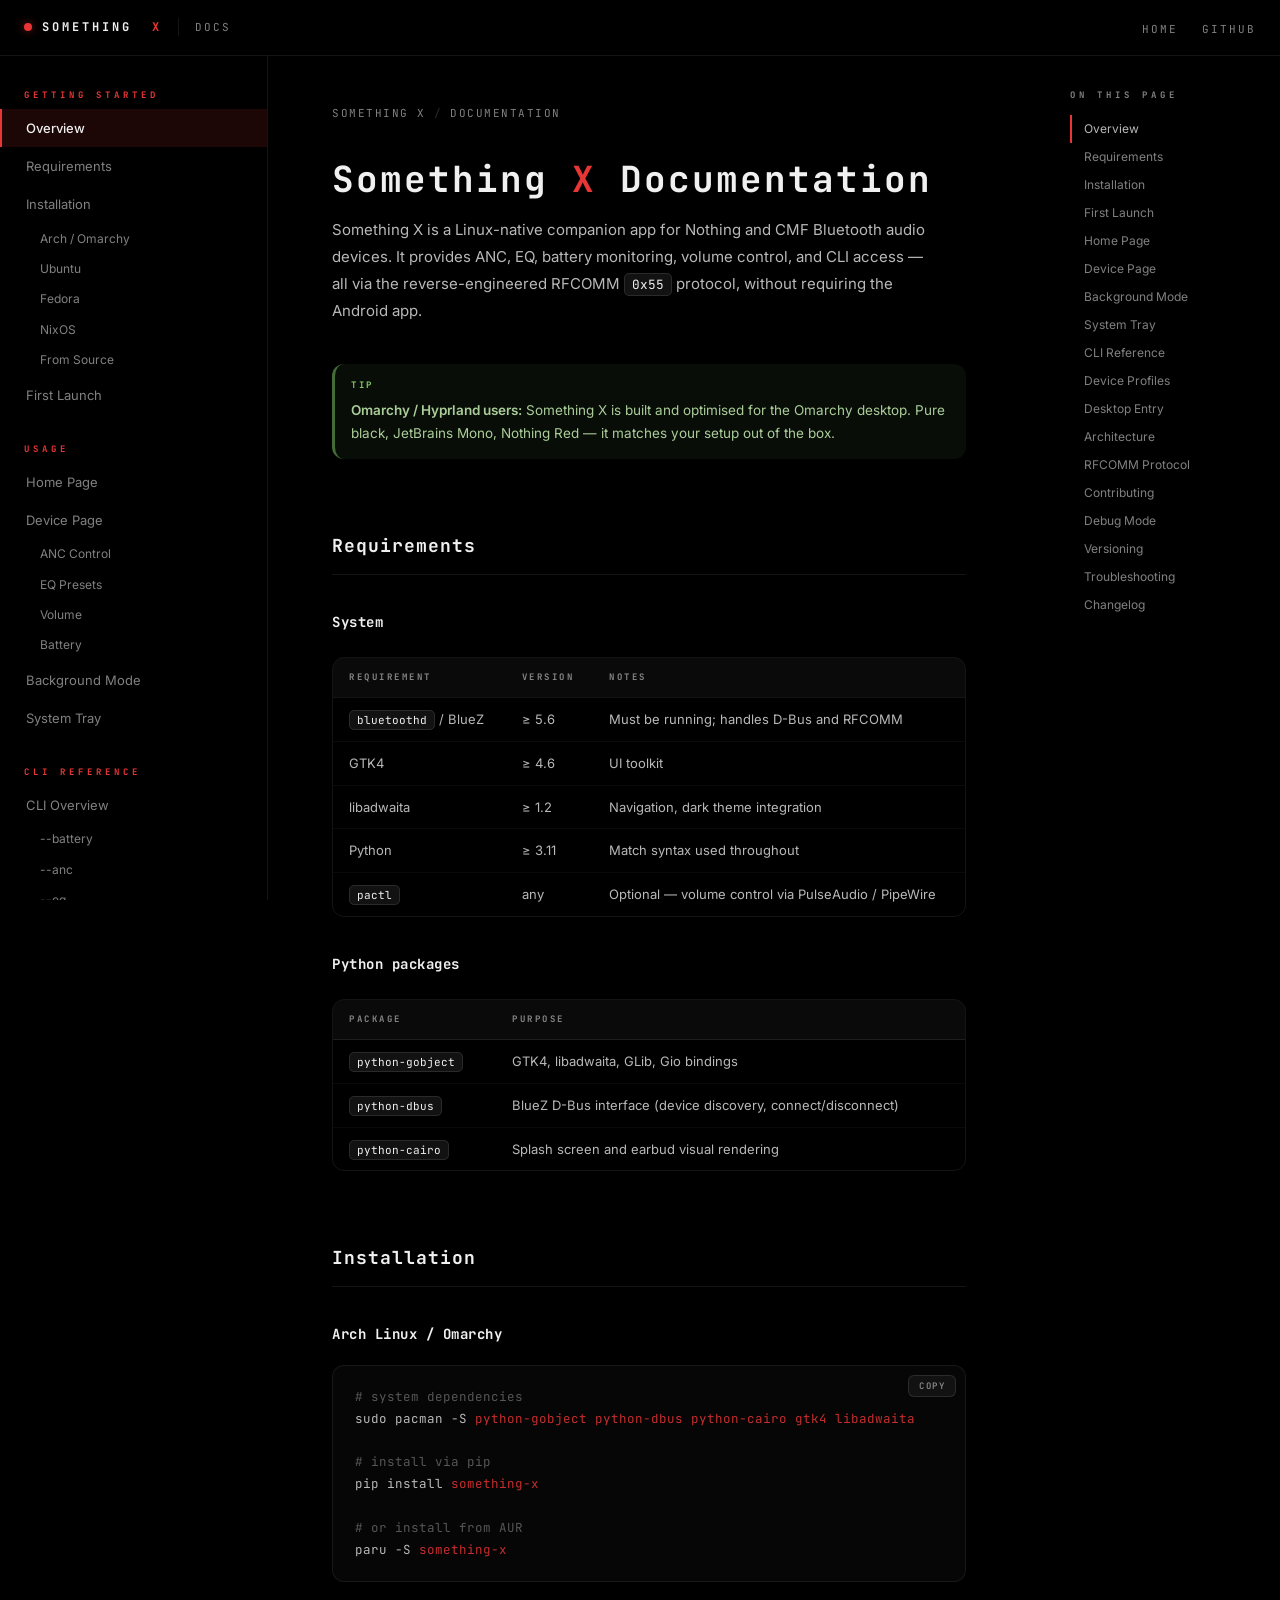
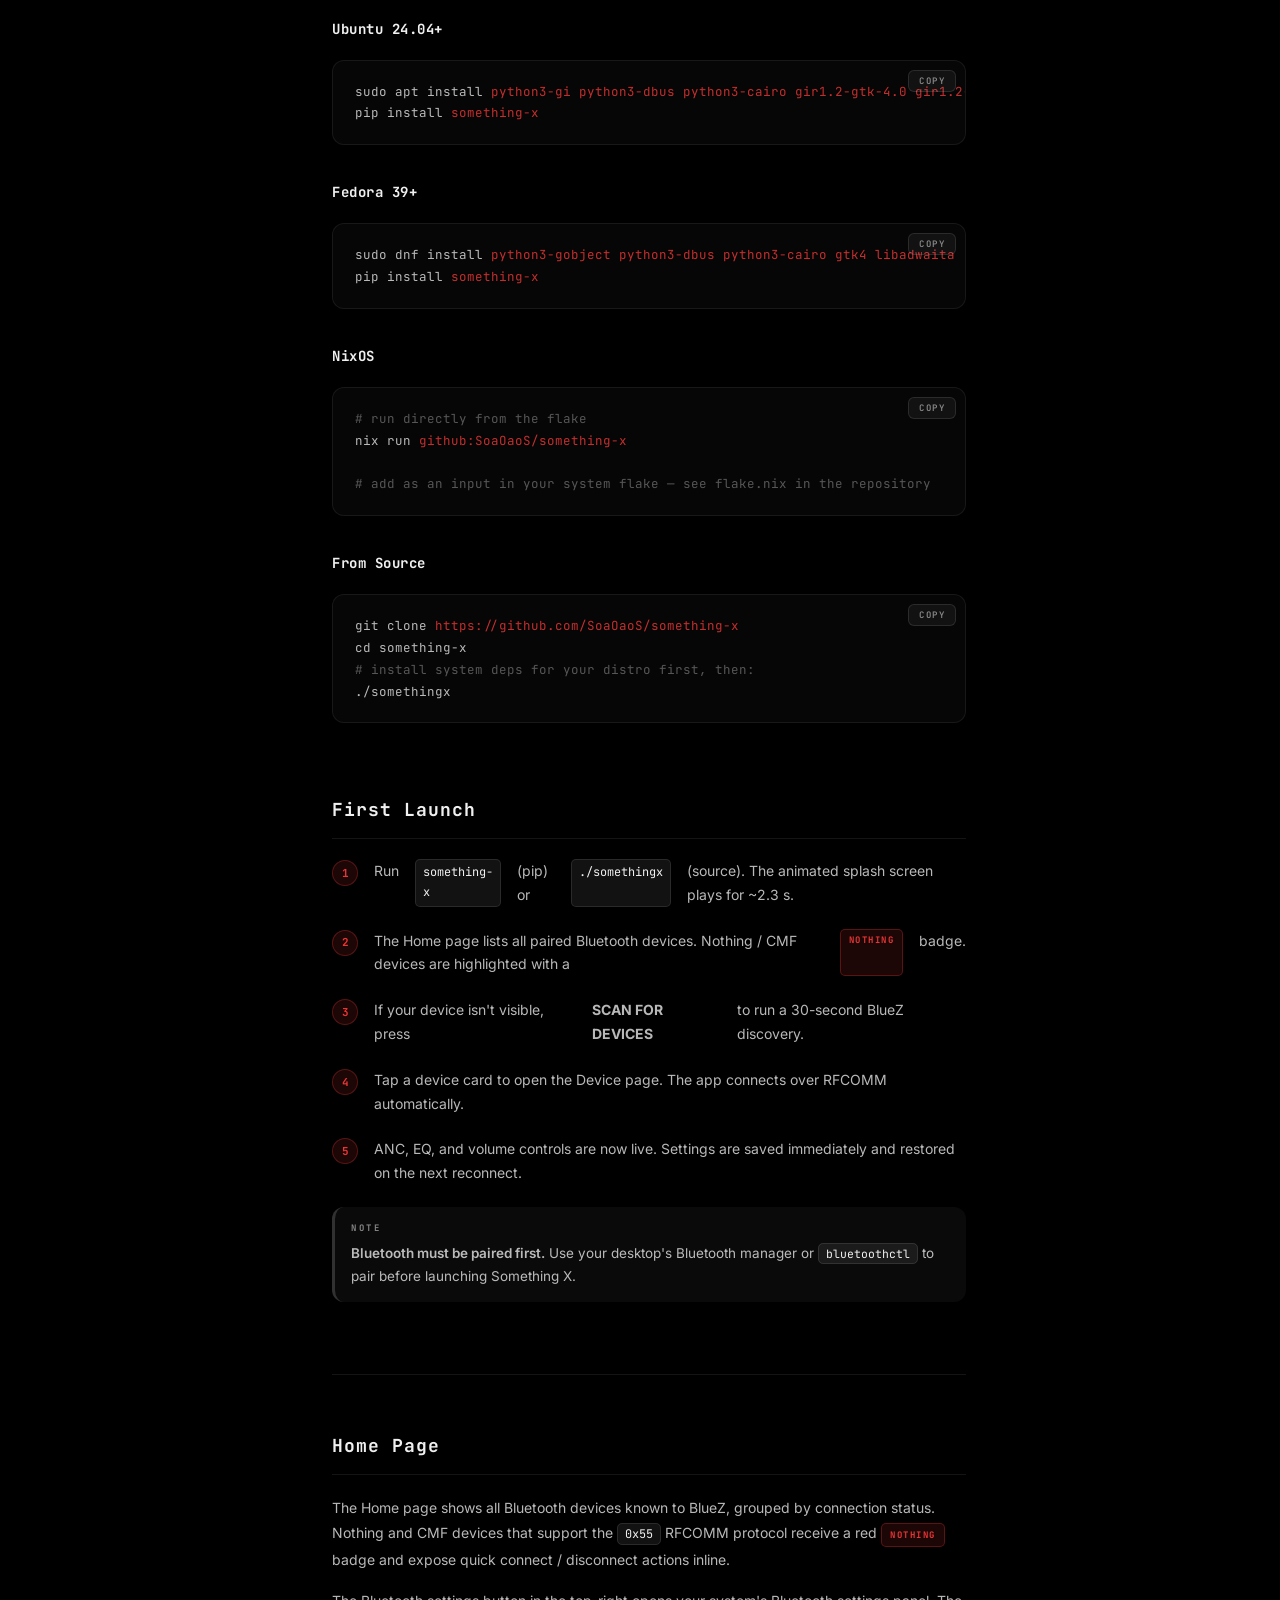
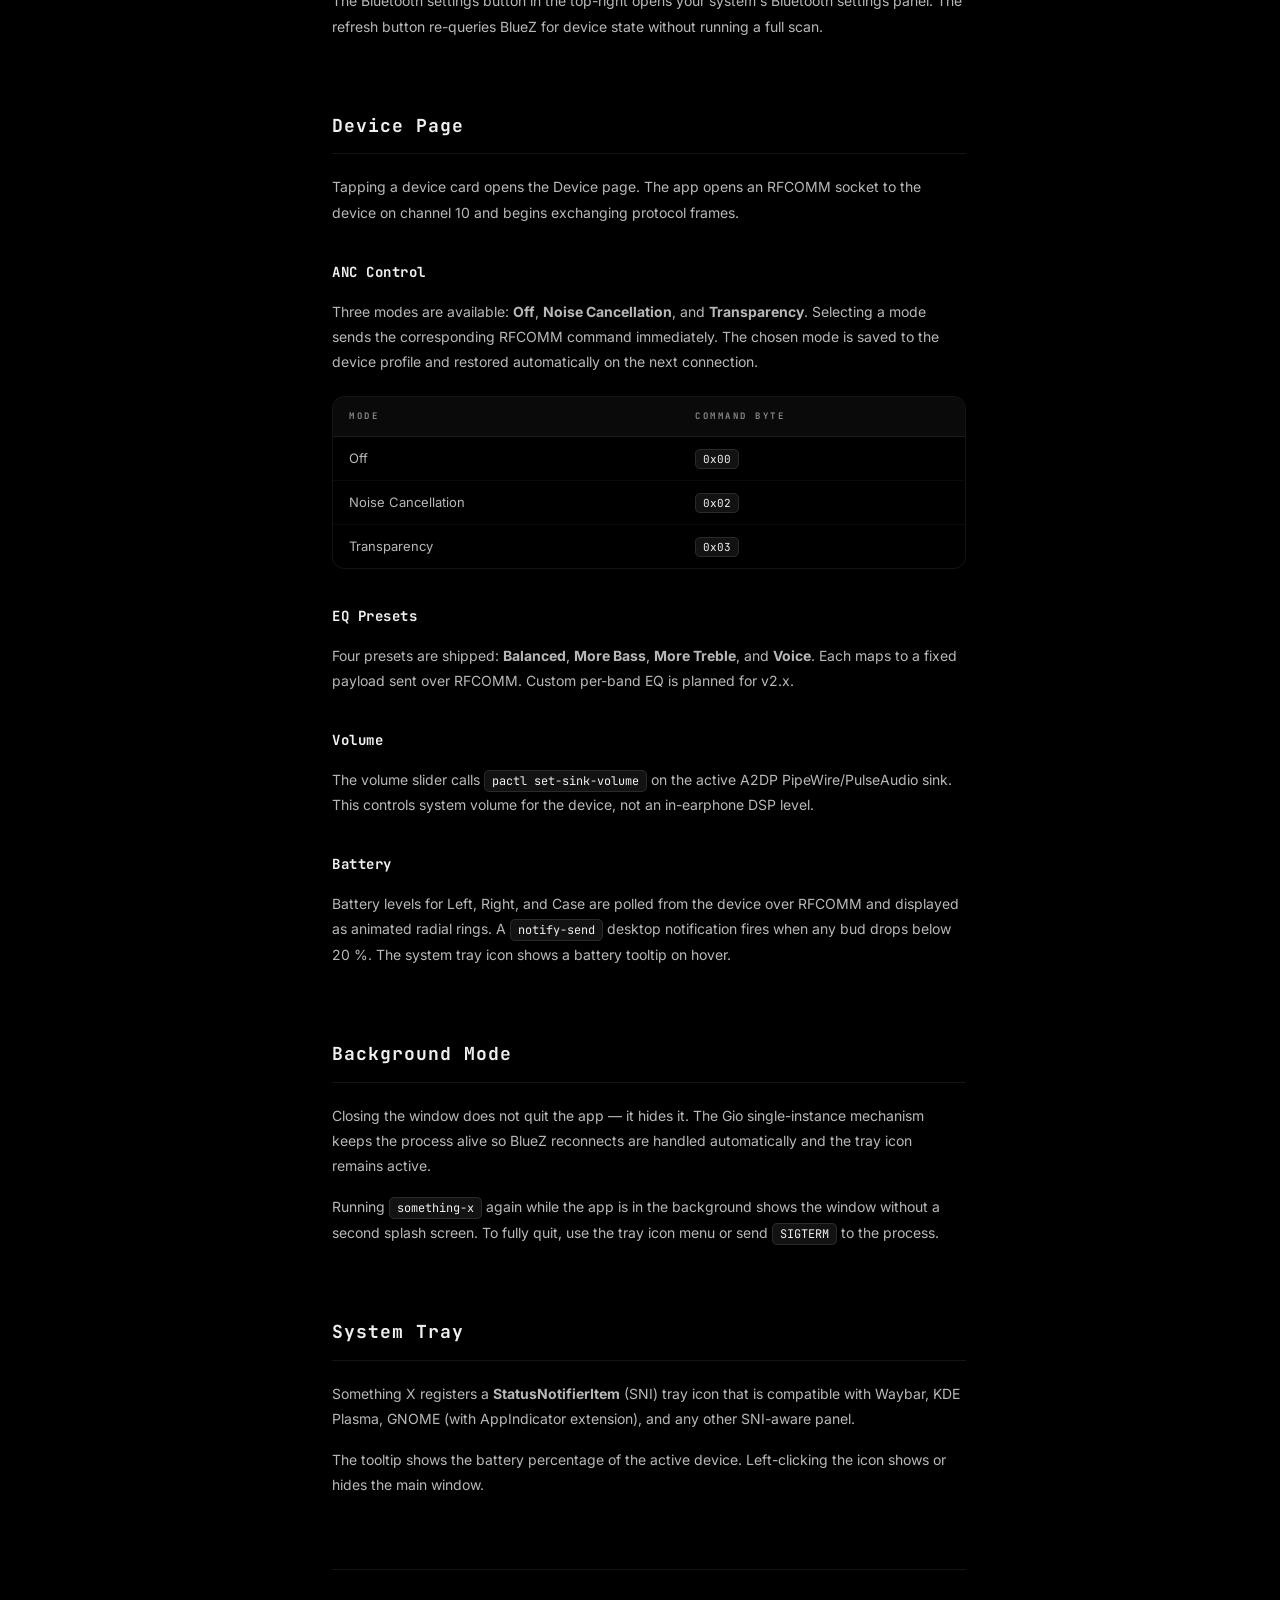
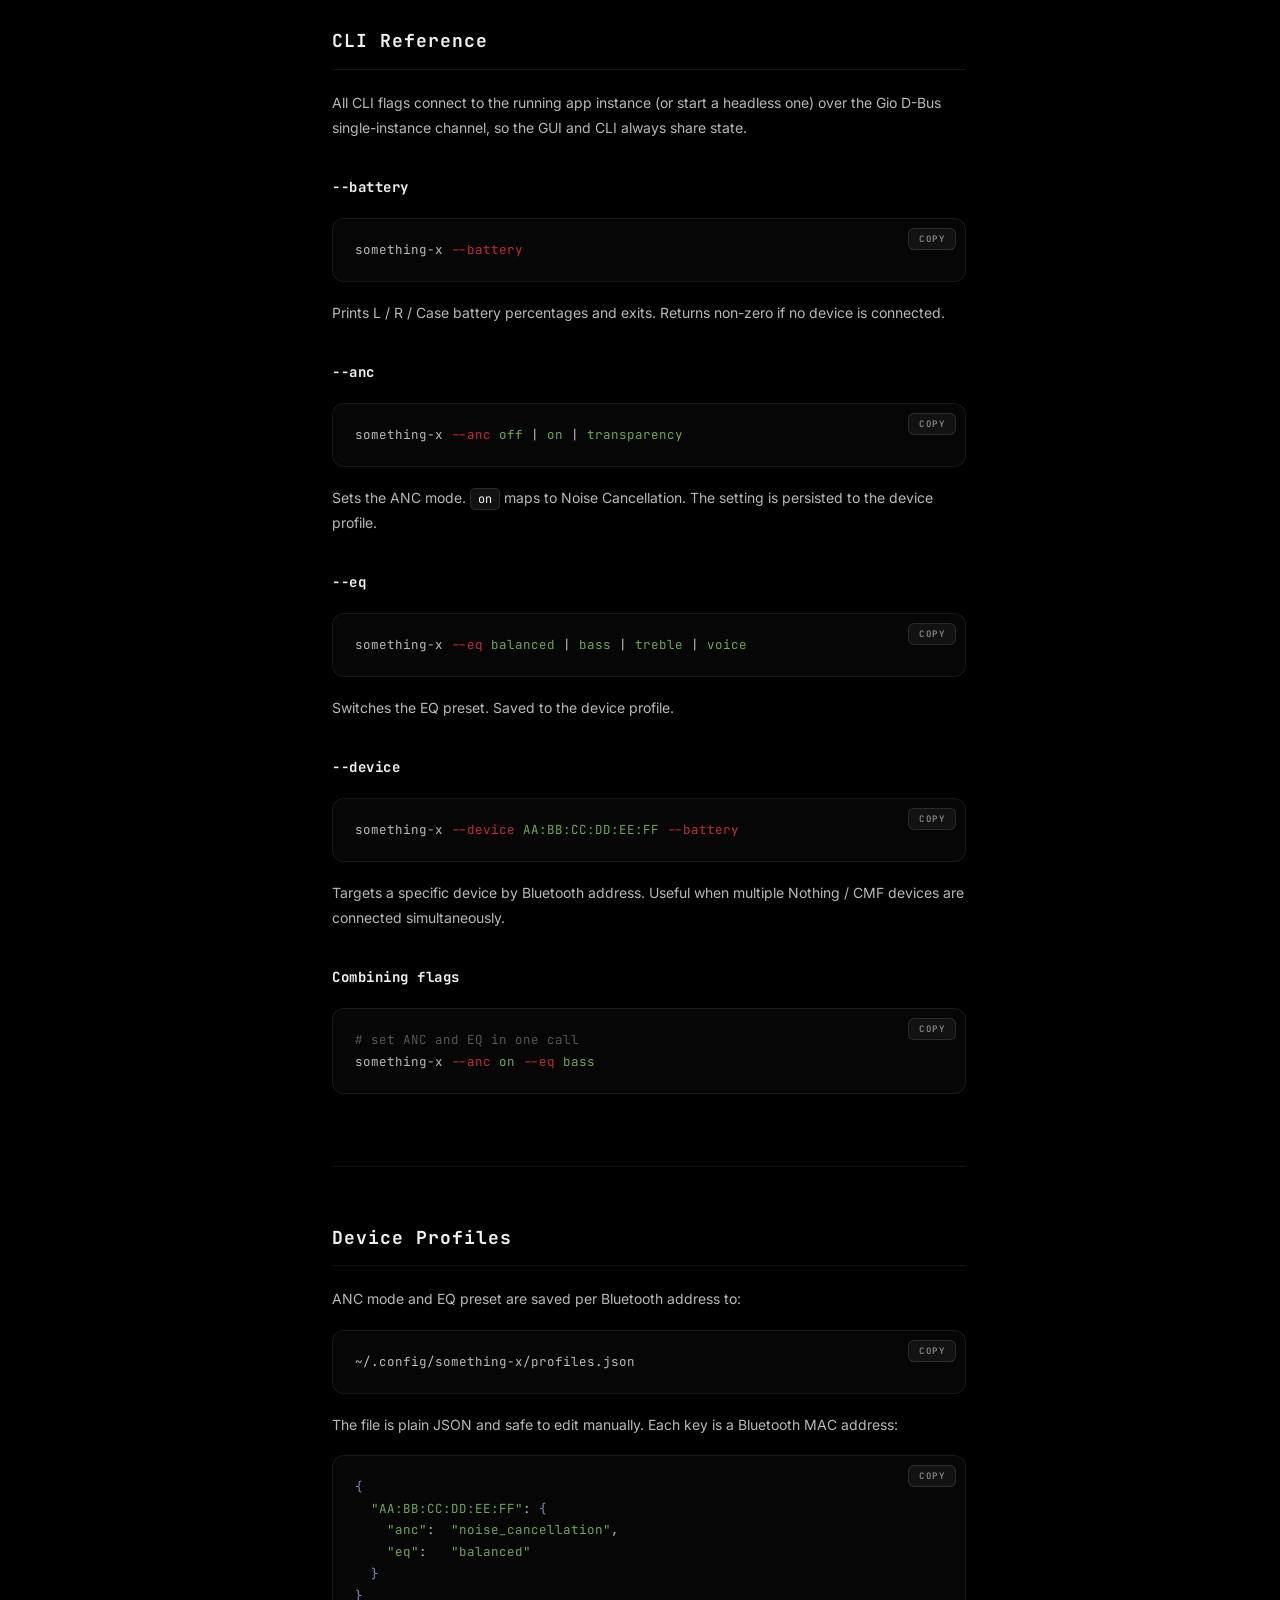
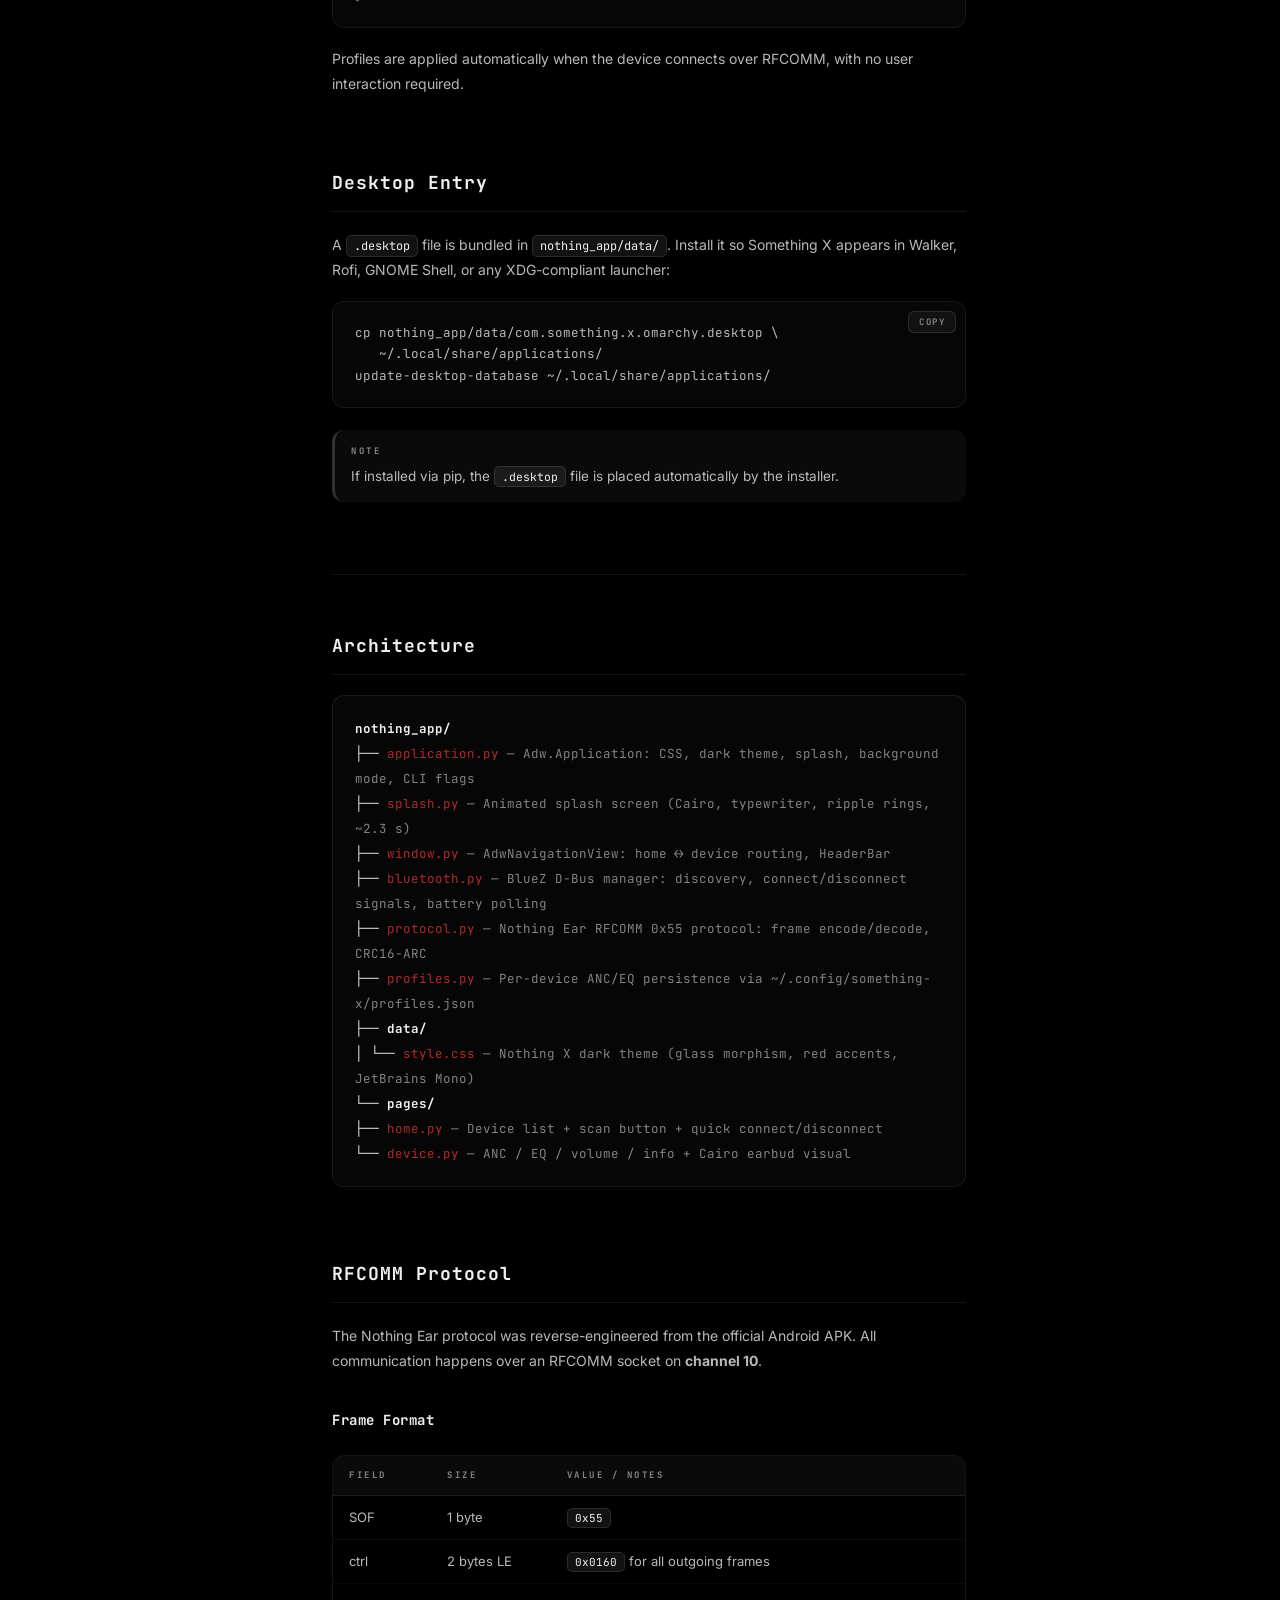
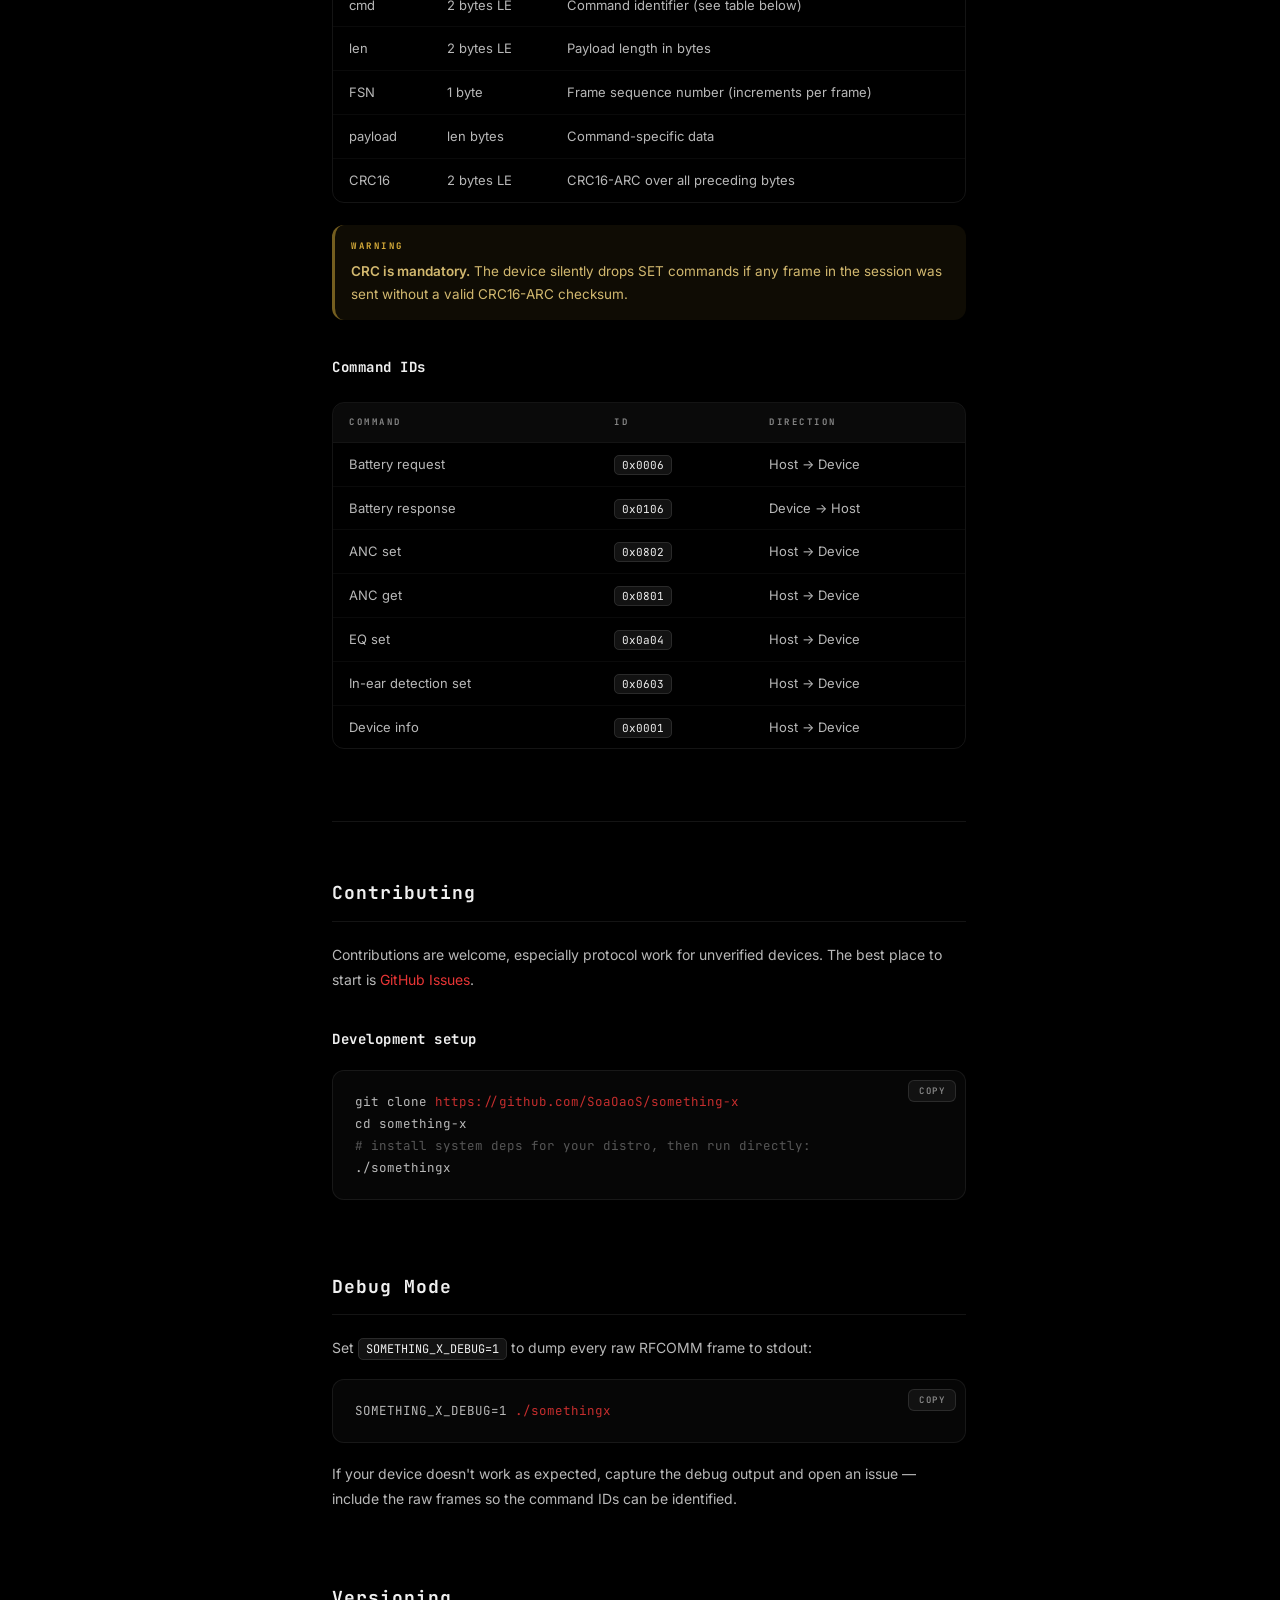
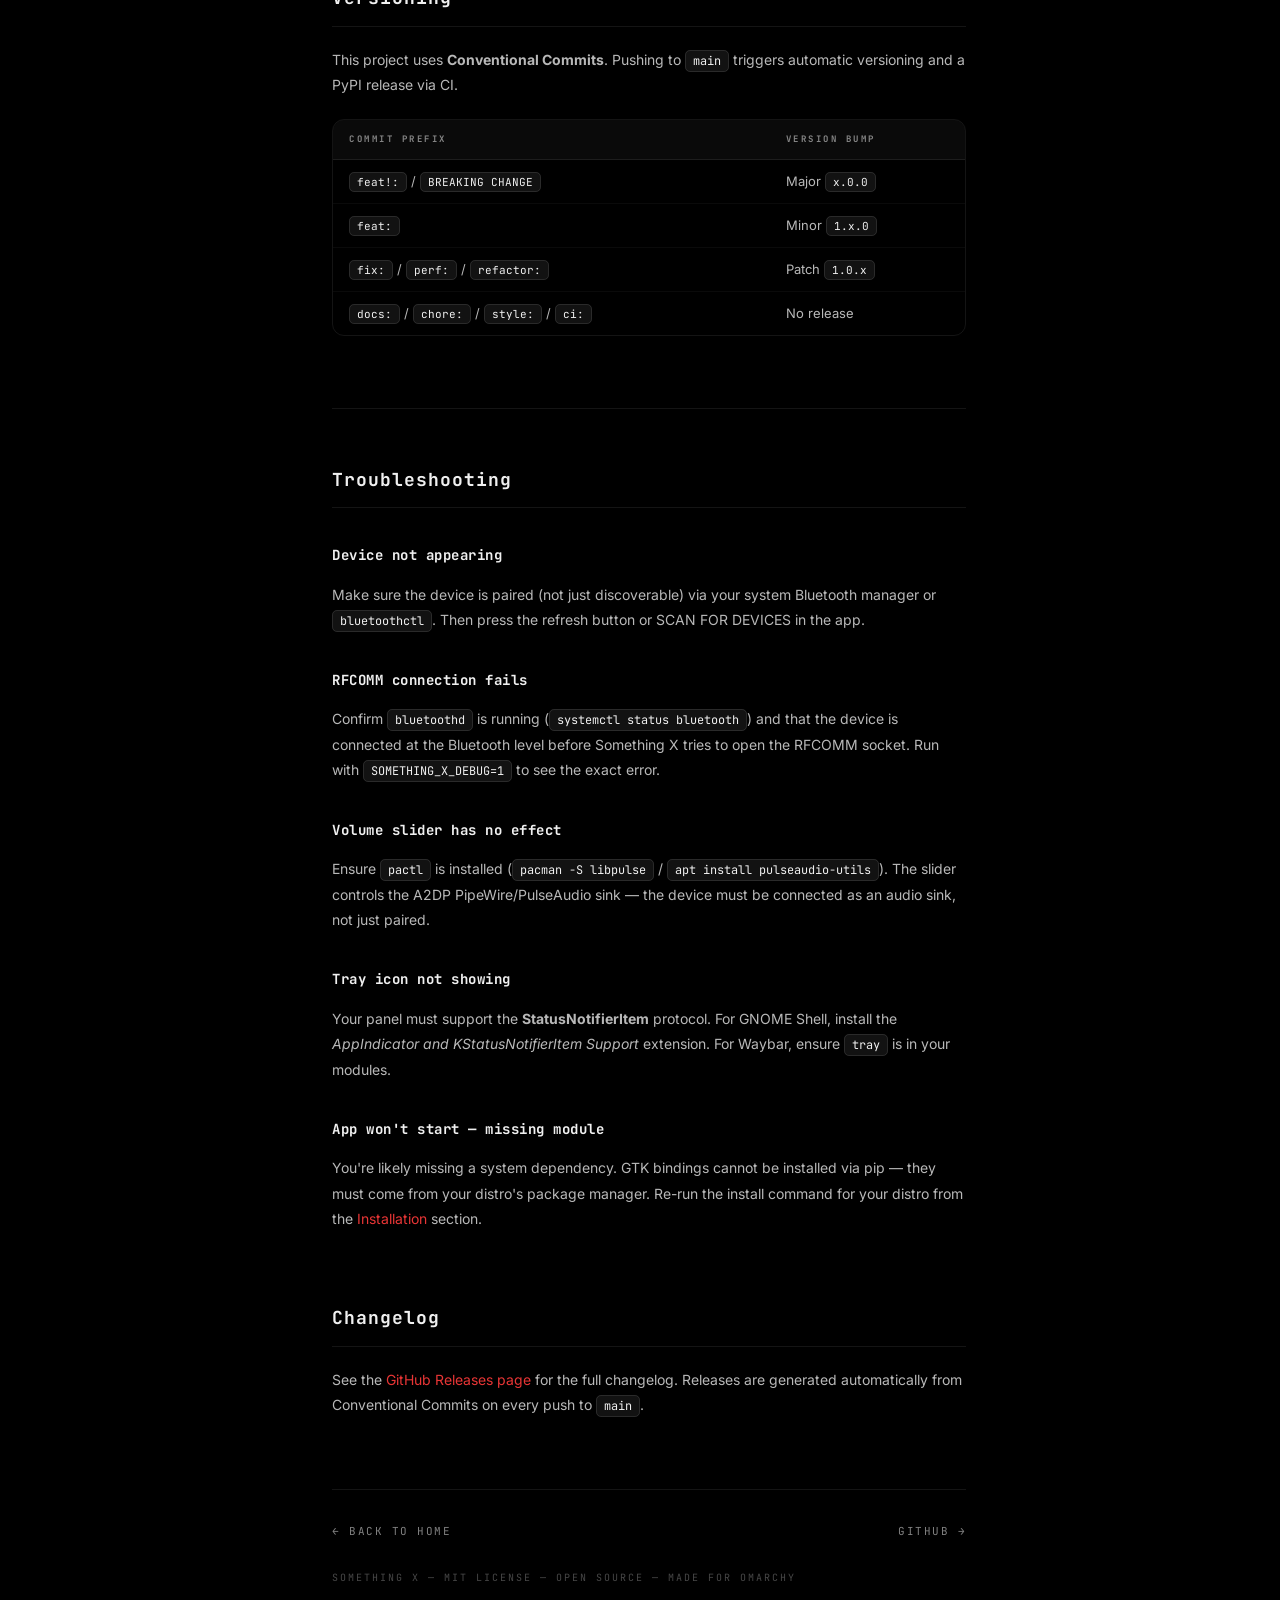
==== commit 806f428d: "docs: overhaul docs UI/UX — Inter prose font, contrast fixes, copy buttons, mobile nav - Add Inter a" ====
--- a/docs/docs.html
+++ b/docs/docs.html
@@ -4,7 +4,7 @@
   <meta charset="UTF-8">
   <meta name="viewport" content="width=device-width, initial-scale=1.0">
   <title>Documentation — Something X</title>
-  <link href="https://fonts.googleapis.com/css2?family=JetBrains+Mono:wght@400;600;700&display=swap" rel="stylesheet">
+  <link href="https://fonts.googleapis.com/css2?family=Inter:wght@400;500;600&family=JetBrains+Mono:wght@400;600;700&display=swap" rel="stylesheet">
   <style>
     :root {
       --red:       #e83535;
@@ -14,12 +14,13 @@
       --surface:   rgba(255,255,255,0.04);
       --surface-h: rgba(255,255,255,0.07);
       --border:    rgba(255,255,255,0.08);
-      --border-h:  rgba(255,255,255,0.14);
-      --text:      #ffffff;
-      --text-2:    rgba(255,255,255,0.55);
-      --text-3:    rgba(255,255,255,0.28);
-      --text-4:    rgba(255,255,255,0.09);
+      --border-h:  rgba(255,255,255,0.16);
+      --text:      #f0f0f0;
+      --text-2:    rgba(255,255,255,0.72);
+      --text-3:    rgba(255,255,255,0.50);
+      --text-4:    rgba(255,255,255,0.28);
       --mono:      'JetBrains Mono', 'Courier New', monospace;
+      --sans:      'Inter', system-ui, -apple-system, sans-serif;
       --nav-h:     56px;
       --sidebar-w: 268px;
     }
@@ -30,9 +31,22 @@
     body {
       background: var(--bg);
       color: var(--text);
-      font-family: var(--mono);
+      font-family: var(--sans);
       line-height: 1.7;
       -webkit-font-smoothing: antialiased;
+    }
+
+    :focus-visible {
+      outline: 2px solid var(--red);
+      outline-offset: 3px;
+      border-radius: 3px;
+    }
+
+    @media (prefers-reduced-motion: reduce) {
+      *, *::before, *::after {
+        animation-duration: 0.01ms !important;
+        transition-duration: 0.01ms !important;
+      }
     }
 
     /* ── Top nav ─────────────────────────────────────────────────────────── */
@@ -42,7 +56,7 @@
       height: var(--nav-h);
       display: flex; align-items: center; justify-content: space-between;
       padding: 0 24px;
-      background: rgba(0,0,0,0.88);
+      background: rgba(0,0,0,0.92);
       backdrop-filter: blur(16px);
       border-bottom: 1px solid var(--border);
     }
@@ -50,6 +64,7 @@
     .nav-brand {
       display: flex; align-items: center; gap: 10px;
       text-decoration: none; color: var(--text);
+      font-family: var(--mono);
       font-size: 12px; font-weight: 700; letter-spacing: 3px;
       text-transform: uppercase;
     }
@@ -64,16 +79,34 @@
       margin: 0 16px;
     }
     .nav-section {
-      font-size: 12px; letter-spacing: 2px; text-transform: uppercase;
+      font-family: var(--mono);
+      font-size: 11px; letter-spacing: 2px; text-transform: uppercase;
       color: var(--text-3);
     }
 
     .nav-links { display: flex; gap: 24px; list-style: none; }
     .nav-links a {
+      font-family: var(--mono);
       font-size: 11px; letter-spacing: 2px; text-transform: uppercase;
       color: var(--text-3); text-decoration: none; transition: color 150ms;
     }
     .nav-links a:hover { color: var(--text-2); }
+
+    .nav-right { display: flex; align-items: center; gap: 16px; }
+
+    .nav-sidebar-btn {
+      display: none; background: none; border: none; cursor: pointer;
+      padding: 8px; color: var(--text-3); flex-direction: column;
+      justify-content: center; gap: 5px;
+    }
+    .nav-sidebar-btn span {
+      display: block; width: 20px; height: 1.5px;
+      background: currentColor; border-radius: 1px;
+      transition: transform 220ms ease, opacity 220ms ease;
+    }
+    .nav-sidebar-btn[aria-expanded="true"] span:nth-child(1) { transform: translateY(6.5px) rotate(45deg); }
+    .nav-sidebar-btn[aria-expanded="true"] span:nth-child(2) { opacity: 0; transform: scaleX(0); }
+    .nav-sidebar-btn[aria-expanded="true"] span:nth-child(3) { transform: translateY(-6.5px) rotate(-45deg); }
 
     /* ── Layout ──────────────────────────────────────────────────────────── */
 
@@ -82,6 +115,13 @@
       margin-top: var(--nav-h);
       min-height: calc(100vh - var(--nav-h));
     }
+
+    /* Sidebar overlay backdrop */
+    .sidebar-backdrop {
+      display: none; position: fixed; inset: 0;
+      z-index: 149; background: rgba(0,0,0,0.6);
+    }
+    .sidebar-open .sidebar-backdrop { display: block; }
 
     /* ── Sidebar ─────────────────────────────────────────────────────────── */
 
@@ -101,14 +141,16 @@
     .sidebar-group { margin-bottom: 28px; }
 
     .sidebar-label {
+      font-family: var(--mono);
       font-size: 9px; font-weight: 700; letter-spacing: 4px;
       text-transform: uppercase; color: var(--red);
       padding: 0 24px; margin-bottom: 6px;
     }
 
     .sidebar-link {
-      display: block; padding: 7px 24px;
-      font-size: 12px; letter-spacing: 0.5px;
+      display: block; padding: 8px 24px;
+      font-family: var(--sans);
+      font-size: 13px; font-weight: 400;
       color: var(--text-3); text-decoration: none;
       transition: color 150ms, background 150ms;
       border-left: 2px solid transparent;
@@ -116,12 +158,13 @@
     .sidebar-link:hover { color: var(--text-2); background: var(--surface); }
     .sidebar-link.active {
       color: var(--text); border-left-color: var(--red);
-      background: var(--red-dim);
+      background: var(--red-dim); font-weight: 500;
     }
 
     .sidebar-sub {
       display: block; padding: 5px 24px 5px 38px;
-      font-size: 11px; color: var(--text-3); text-decoration: none;
+      font-family: var(--sans);
+      font-size: 12px; color: var(--text-3); text-decoration: none;
       transition: color 150ms; border-left: 2px solid transparent;
     }
     .sidebar-sub:hover { color: var(--text-2); }
@@ -138,10 +181,11 @@
     /* breadcrumb */
     .breadcrumb {
       display: flex; align-items: center; gap: 8px;
+      font-family: var(--mono);
       font-size: 11px; letter-spacing: 1.5px; text-transform: uppercase;
-      color: var(--text-3); margin-bottom: 32px;
-    }
-    .breadcrumb a { color: var(--text-3); text-decoration: none; }
+      color: var(--text-3); margin-bottom: 36px;
+    }
+    .breadcrumb a { color: var(--text-3); text-decoration: none; transition: color 150ms; }
     .breadcrumb a:hover { color: var(--text-2); }
     .breadcrumb-sep { color: var(--border-h); }
 
@@ -150,21 +194,24 @@
     .doc-section:last-child { margin-bottom: 0; }
 
     h1 {
+      font-family: var(--mono);
       font-size: clamp(24px, 3vw, 36px); font-weight: 700;
       letter-spacing: 2px; line-height: 1.15;
-      margin-bottom: 14px;
+      margin-bottom: 16px;
     }
     h1 .x { color: var(--red); }
 
     .page-lead {
-      font-size: 14px; color: var(--text-2); line-height: 1.8;
-      margin-bottom: 40px; max-width: 580px;
+      font-family: var(--sans);
+      font-size: 15px; color: var(--text-2); line-height: 1.8;
+      margin-bottom: 40px; max-width: 600px;
     }
 
     h2 {
+      font-family: var(--mono);
       font-size: 18px; font-weight: 700; letter-spacing: 1px;
-      margin-top: 56px; margin-bottom: 18px;
-      padding-bottom: 10px;
+      margin-top: 56px; margin-bottom: 20px;
+      padding-bottom: 12px;
       border-bottom: 1px solid var(--border);
       scroll-margin-top: calc(var(--nav-h) + 16px);
     }
@@ -176,90 +223,134 @@
     h2:hover .anchor { opacity: 1; }
 
     h3 {
+      font-family: var(--mono);
       font-size: 14px; font-weight: 700; letter-spacing: 0.5px;
-      margin-top: 32px; margin-bottom: 12px;
+      margin-top: 36px; margin-bottom: 14px;
       color: var(--text);
       scroll-margin-top: calc(var(--nav-h) + 16px);
     }
 
-    p { font-size: 13px; color: var(--text-2); margin-bottom: 14px; line-height: 1.8; }
+    p {
+      font-family: var(--sans);
+      font-size: 14px; color: var(--text-2); margin-bottom: 16px; line-height: 1.8;
+    }
     p:last-child { margin-bottom: 0; }
 
     a { color: var(--red); text-decoration: none; }
     a:hover { text-decoration: underline; }
 
     code {
-      font-family: var(--mono); font-size: 0.875em;
+      font-family: var(--mono); font-size: 0.85em;
       background: rgba(255,255,255,0.07);
-      border: 1px solid rgba(255,255,255,0.1);
+      border: 1px solid rgba(255,255,255,0.10);
       border-radius: 5px; padding: 2px 7px;
       color: var(--text);
     }
+
+    .pre-wrap { position: relative; margin: 18px 0; }
 
     pre {
       background: rgba(255,255,255,0.025);
       border: 1px solid rgba(255,255,255,0.07);
       border-radius: 12px; padding: 20px 22px;
-      overflow-x: auto; margin: 16px 0;
-      font-family: var(--mono); font-size: 12.5px; line-height: 1.7;
+      overflow-x: auto;
+      font-family: var(--mono); font-size: 12.5px; line-height: 1.75;
+      margin: 0;
     }
     pre code {
       background: none; border: none; padding: 0;
       font-size: inherit; color: var(--text-2);
     }
-    .c  { color: rgba(255,255,255,0.24); }
+    .c  { color: rgba(255,255,255,0.32); }
     .k  { color: var(--text-2); }
-    .v  { color: rgba(232,53,53,0.8); }
-    .s  { color: rgba(143,223,114,0.7); }  /* string */
-    .n  { color: rgba(255,200,100,0.75); } /* number */
-    .kw { color: rgba(140,180,255,0.7); }  /* keyword */
+    .v  { color: rgba(232,53,53,0.85); }
+    .s  { color: rgba(143,223,114,0.75); }
+    .n  { color: rgba(255,200,100,0.78); }
+    .kw { color: rgba(140,180,255,0.78); }
+
+    .copy-btn {
+      position: absolute; top: 10px; right: 10px;
+      background: rgba(255,255,255,0.05);
+      border: 1px solid rgba(255,255,255,0.10);
+      border-radius: 6px; padding: 4px 10px;
+      font-family: var(--mono); font-size: 9px; font-weight: 600;
+      letter-spacing: 1.5px; text-transform: uppercase;
+      color: var(--text-3); cursor: pointer;
+      transition: background 150ms, color 150ms, border-color 150ms;
+    }
+    .copy-btn:hover { background: rgba(255,255,255,0.10); color: var(--text-2); border-color: var(--border-h); }
+    .copy-btn.copied {
+      color: rgba(143,223,114,0.9);
+      border-color: rgba(143,223,114,0.3);
+      background: rgba(143,223,114,0.06);
+    }
 
     /* callout boxes */
     .callout {
-      border-radius: 12px; padding: 16px 20px; margin: 20px 0;
+      border-radius: 12px; padding: 14px 18px 14px 16px; margin: 22px 0;
       border-left: 3px solid;
-      font-size: 12.5px; line-height: 1.7;
+    }
+    .callout-type {
+      font-family: var(--mono);
+      font-size: 9px; font-weight: 700; letter-spacing: 2.5px;
+      text-transform: uppercase; margin-bottom: 6px;
+    }
+    .callout p {
+      font-size: 13.5px; line-height: 1.7; margin: 0;
     }
     .callout-note {
       background: rgba(255,255,255,0.04); border-color: var(--border-h);
-      color: var(--text-2);
-    }
+    }
+    .callout-note .callout-type { color: var(--text-3); }
+    .callout-note p { color: var(--text-2); }
+
     .callout-tip {
-      background: rgba(143,223,114,0.06); border-color: rgba(143,223,114,0.4);
-      color: rgba(143,223,114,0.85);
-    }
+      background: rgba(143,223,114,0.06); border-color: rgba(143,223,114,0.45);
+    }
+    .callout-tip .callout-type { color: rgba(143,223,114,0.9); }
+    .callout-tip p { color: rgba(200,240,180,0.85); }
+
     .callout-warn {
-      background: rgba(240,192,64,0.06); border-color: rgba(240,192,64,0.4);
-      color: rgba(240,192,64,0.85);
-    }
+      background: rgba(240,192,64,0.06); border-color: rgba(240,192,64,0.45);
+    }
+    .callout-warn .callout-type { color: rgba(240,192,64,0.9); }
+    .callout-warn p { color: rgba(245,215,130,0.85); }
+
     .callout-danger {
       background: var(--red-dim); border-color: var(--red);
-      color: rgba(255,150,150,0.85);
-    }
-    .callout strong { color: inherit; font-weight: 700; }
+    }
+    .callout-danger .callout-type { color: var(--red); }
+    .callout-danger p { color: rgba(255,160,160,0.88); }
+
+    .callout strong { font-weight: 600; }
 
     /* tables */
-    .table-wrap { overflow-x: auto; margin: 20px 0; border-radius: 12px; border: 1px solid var(--border); }
-    table { width: 100%; border-collapse: collapse; font-size: 12.5px; }
+    .table-wrap { overflow-x: auto; margin: 22px 0; border-radius: 12px; border: 1px solid var(--border); }
+    table { width: 100%; border-collapse: collapse; font-size: 13px; }
     thead tr { background: rgba(255,255,255,0.04); }
     th {
-      padding: 11px 16px; text-align: left;
-      font-size: 10px; font-weight: 700; letter-spacing: 2px; text-transform: uppercase;
+      padding: 12px 16px; text-align: left;
+      font-family: var(--mono);
+      font-size: 9px; font-weight: 700; letter-spacing: 2.5px; text-transform: uppercase;
       color: var(--text-3); border-bottom: 1px solid var(--border);
     }
     td {
+      font-family: var(--sans);
       padding: 11px 16px; color: var(--text-2);
       border-bottom: 1px solid rgba(255,255,255,0.04);
+      line-height: 1.6;
     }
     tr:last-child td { border-bottom: none; }
-    tr:hover td { background: rgba(255,255,255,0.02); }
+    tr:hover td { background: rgba(255,255,255,0.025); }
 
     /* step list */
-    .steps { counter-reset: step; list-style: none; margin: 16px 0; }
+    .steps { counter-reset: step; list-style: none; margin: 18px 0; }
     .steps li {
       counter-increment: step;
       display: flex; gap: 16px;
-      margin-bottom: 20px; font-size: 13px; color: var(--text-2);
+      margin-bottom: 22px;
+      font-family: var(--sans);
+      font-size: 14px; color: var(--text-2); line-height: 1.7;
     }
     .steps li::before {
       content: counter(step);
@@ -267,45 +358,51 @@
       width: 26px; height: 26px; border-radius: 50%;
       background: var(--red-dim); border: 1px solid rgba(232,53,53,0.3);
       color: var(--red);
+      font-family: var(--mono);
       font-size: 11px; font-weight: 700;
       display: flex; align-items: center; justify-content: center;
+      margin-top: 1px;
     }
 
     /* module tree */
     .module-tree {
       background: rgba(255,255,255,0.025); border: 1px solid var(--border);
       border-radius: 12px; padding: 20px 22px;
-      font-size: 12.5px; line-height: 1.9; color: var(--text-2);
+      font-family: var(--mono);
+      font-size: 12.5px; line-height: 2; color: var(--text-2);
     }
     .module-tree .dir  { color: var(--text); font-weight: 700; }
-    .module-tree .file { color: rgba(232,53,53,0.7); }
+    .module-tree .file { color: rgba(232,53,53,0.75); }
     .module-tree .desc { color: var(--text-3); }
 
     /* badge */
     .badge {
       display: inline-block;
+      font-family: var(--mono);
       font-size: 9px; font-weight: 700; letter-spacing: 1.5px;
       text-transform: uppercase; padding: 3px 8px; border-radius: 5px;
     }
     .badge-red   { background: var(--red-dim); color: var(--red); border: 1px solid rgba(232,53,53,0.3); }
-    .badge-green { background: rgba(143,223,114,0.1); color: rgba(143,223,114,0.85); border: 1px solid rgba(143,223,114,0.25); }
+    .badge-green { background: rgba(143,223,114,0.1); color: rgba(143,223,114,0.9); border: 1px solid rgba(143,223,114,0.25); }
     .badge-grey  { background: var(--surface); color: var(--text-3); border: 1px solid var(--border); }
 
-    /* on-page nav (right) */
+    /* on-page TOC */
     .toc {
       position: sticky; top: calc(var(--nav-h) + 32px);
       width: 210px; flex-shrink: 0; align-self: flex-start;
       padding: 0 24px 0 0; margin-left: 40px;
     }
     .toc-label {
+      font-family: var(--mono);
       font-size: 9px; font-weight: 700; letter-spacing: 4px;
       text-transform: uppercase; color: var(--text-3); margin-bottom: 12px;
     }
     .toc a {
-      display: block; font-size: 11px; color: var(--text-3);
-      text-decoration: none; padding: 4px 0;
-      border-left: 2px solid transparent; padding-left: 12px;
+      display: block; font-family: var(--sans); font-size: 12px; color: var(--text-3);
+      text-decoration: none; padding: 5px 0 5px 12px;
+      border-left: 2px solid transparent;
       transition: color 150ms, border-color 150ms;
+      line-height: 1.5;
     }
     .toc a:hover { color: var(--text-2); }
     .toc a.active { color: var(--text-2); border-left-color: var(--red); }
@@ -313,34 +410,60 @@
     /* hr */
     hr { border: none; border-top: 1px solid var(--border); margin: 56px 0; }
 
-    /* footer */
+    /* doc footer */
     .doc-footer {
       border-top: 1px solid var(--border); padding: 32px 0 0;
       margin-top: 64px;
       display: flex; justify-content: space-between; flex-wrap: wrap; gap: 12px;
     }
     .doc-footer a {
+      font-family: var(--mono);
       font-size: 11px; letter-spacing: 1.5px; text-transform: uppercase;
       color: var(--text-3); text-decoration: none; transition: color 150ms;
     }
     .doc-footer a:hover { color: var(--text-2); }
     .doc-footer-copy {
+      font-family: var(--mono);
       font-size: 10px; letter-spacing: 2px; text-transform: uppercase;
       color: var(--text-4); width: 100%; margin-top: 16px;
     }
 
-    @media (max-width: 900px) {
+    /* back to top */
+    .back-top {
+      position: fixed; bottom: 32px; right: 32px; z-index: 50;
+      width: 40px; height: 40px; border-radius: 50%;
+      background: var(--surface); border: 1px solid var(--border);
+      color: var(--text-3); cursor: pointer;
+      display: flex; align-items: center; justify-content: center;
+      font-size: 18px; line-height: 1;
+      opacity: 0; pointer-events: none;
+      transition: opacity 200ms, background 150ms, color 150ms;
+    }
+    .back-top.visible { opacity: 1; pointer-events: auto; }
+    .back-top:hover { background: var(--surface-h); color: var(--text-2); }
+
+    @media (max-width: 1100px) {
       .toc { display: none; }
     }
     @media (max-width: 700px) {
-      .sidebar { display: none; }
+      .sidebar {
+        position: fixed; top: var(--nav-h); left: 0;
+        z-index: 150; height: calc(100vh - var(--nav-h));
+        background: #0a0a0a;
+        transform: translateX(-100%);
+        transition: transform 280ms ease;
+        box-shadow: 4px 0 32px rgba(0,0,0,0.6);
+      }
+      .sidebar-open .sidebar { transform: translateX(0); }
       .content { padding: 32px 20px 64px; }
+      .nav-sidebar-btn { display: flex; }
+      .nav-links { display: none; }
+      .back-top { bottom: 20px; right: 20px; }
     }
   </style>
 </head>
 <body>
 
-<!-- ── Top nav ───────────────────────────────────────────────────────────── -->
 <nav class="topnav">
   <div style="display:flex;align-items:center">
     <a class="nav-brand" href="index.html">
@@ -348,19 +471,23 @@
       Something&nbsp;<span class="nav-x">X</span>
     </a>
     <span class="nav-sep"></span>
-    <span class="nav-section">Documentation</span>
+    <span class="nav-section">Docs</span>
   </div>
-  <ul class="nav-links">
-    <li><a href="index.html">Home</a></li>
-    <li><a href="https://github.com/SoaOaoS/something-x">GitHub</a></li>
-  </ul>
+  <div class="nav-right">
+    <ul class="nav-links">
+      <li><a href="index.html">Home</a></li>
+      <li><a href="https://github.com/SoaOaoS/something-x">GitHub</a></li>
+    </ul>
+    <button class="nav-sidebar-btn" aria-label="Toggle sidebar" aria-expanded="false" aria-controls="sidebar">
+      <span></span><span></span><span></span>
+    </button>
+  </div>
 </nav>
 
-<!-- ── Layout ────────────────────────────────────────────────────────────── -->
-<div class="layout">
-
-  <!-- Sidebar -->
-  <aside class="sidebar">
+<div class="layout" id="layout">
+  <div class="sidebar-backdrop" id="sidebar-backdrop"></div>
+
+  <aside class="sidebar" id="sidebar">
     <div class="sidebar-group">
       <div class="sidebar-label">Getting Started</div>
       <a class="sidebar-link active" href="#overview">Overview</a>
@@ -423,7 +550,6 @@
     </div>
   </aside>
 
-  <!-- Main content -->
   <main class="content">
 
     <div class="breadcrumb">
@@ -442,8 +568,9 @@
       </p>
 
       <div class="callout callout-tip">
-        <strong>Omarchy / Hyprland users:</strong> Something X is built and optimised for the
-        Omarchy desktop. Pure black, JetBrains Mono, Nothing Red — it matches your setup out of the box.
+        <div class="callout-type">Tip</div>
+        <p><strong>Omarchy / Hyprland users:</strong> Something X is built and optimised for the
+        Omarchy desktop. Pure black, JetBrains Mono, Nothing Red — it matches your setup out of the box.</p>
       </div>
     </div>
 
@@ -483,7 +610,9 @@
       <h2>Installation <a class="anchor" href="#installation">#</a></h2>
 
       <h3 id="install-arch">Arch Linux / Omarchy</h3>
-      <pre><code><span class="c"># system dependencies</span>
+      <div class="pre-wrap">
+        <button class="copy-btn" aria-label="Copy code">COPY</button>
+        <pre><code><span class="c"># system dependencies</span>
 <span class="k">sudo pacman -S</span> <span class="v">python-gobject python-dbus python-cairo gtk4 libadwaita</span>
 
 <span class="c"># install via pip</span>
@@ -491,26 +620,39 @@
 
 <span class="c"># or install from AUR</span>
 <span class="k">paru -S</span> <span class="v">something-x</span></code></pre>
+      </div>
 
       <h3 id="install-ubuntu">Ubuntu 24.04+</h3>
-      <pre><code><span class="k">sudo apt install</span> <span class="v">python3-gi python3-dbus python3-cairo gir1.2-gtk-4.0 gir1.2-adw-1</span>
+      <div class="pre-wrap">
+        <button class="copy-btn" aria-label="Copy code">COPY</button>
+        <pre><code><span class="k">sudo apt install</span> <span class="v">python3-gi python3-dbus python3-cairo gir1.2-gtk-4.0 gir1.2-adw-1</span>
 <span class="k">pip install</span> <span class="v">something-x</span></code></pre>
+      </div>
 
       <h3 id="install-fedora">Fedora 39+</h3>
-      <pre><code><span class="k">sudo dnf install</span> <span class="v">python3-gobject python3-dbus python3-cairo gtk4 libadwaita</span>
+      <div class="pre-wrap">
+        <button class="copy-btn" aria-label="Copy code">COPY</button>
+        <pre><code><span class="k">sudo dnf install</span> <span class="v">python3-gobject python3-dbus python3-cairo gtk4 libadwaita</span>
 <span class="k">pip install</span> <span class="v">something-x</span></code></pre>
+      </div>
 
       <h3 id="install-nix">NixOS</h3>
-      <pre><code><span class="c"># run directly from the flake</span>
+      <div class="pre-wrap">
+        <button class="copy-btn" aria-label="Copy code">COPY</button>
+        <pre><code><span class="c"># run directly from the flake</span>
 <span class="k">nix run</span> <span class="v">github:SoaOaoS/something-x</span>
 
 <span class="c"># add as an input in your system flake — see flake.nix in the repository</span></code></pre>
+      </div>
 
       <h3 id="install-source">From Source</h3>
-      <pre><code><span class="k">git clone</span> <span class="v">https://github.com/SoaOaoS/something-x</span>
+      <div class="pre-wrap">
+        <button class="copy-btn" aria-label="Copy code">COPY</button>
+        <pre><code><span class="k">git clone</span> <span class="v">https://github.com/SoaOaoS/something-x</span>
 <span class="k">cd</span> something-x
 <span class="c"># install system deps for your distro first, then:</span>
 <span class="k">./somethingx</span></code></pre>
+      </div>
     </div>
 
     <!-- ── First Launch ──────────────────────────────────────────────────── -->
@@ -526,7 +668,8 @@
       </ol>
 
       <div class="callout callout-note">
-        <strong>Bluetooth must be paired first.</strong> Use your desktop's Bluetooth manager or <code>bluetoothctl</code> to pair before launching Something X.
+        <div class="callout-type">Note</div>
+        <p><strong>Bluetooth must be paired first.</strong> Use your desktop's Bluetooth manager or <code>bluetoothctl</code> to pair before launching Something X.</p>
       </div>
     </div>
 
@@ -590,24 +733,39 @@
       <p>All CLI flags connect to the running app instance (or start a headless one) over the Gio D-Bus single-instance channel, so the GUI and CLI always share state.</p>
 
       <h3 id="cli-battery">--battery</h3>
-      <pre><code><span class="k">something-x</span> <span class="v">--battery</span></code></pre>
+      <div class="pre-wrap">
+        <button class="copy-btn" aria-label="Copy code">COPY</button>
+        <pre><code><span class="k">something-x</span> <span class="v">--battery</span></code></pre>
+      </div>
       <p>Prints L / R / Case battery percentages and exits. Returns non-zero if no device is connected.</p>
 
       <h3 id="cli-anc">--anc</h3>
-      <pre><code><span class="k">something-x</span> <span class="v">--anc</span> <span class="s">off</span><span class="k"> | </span><span class="s">on</span><span class="k"> | </span><span class="s">transparency</span></code></pre>
+      <div class="pre-wrap">
+        <button class="copy-btn" aria-label="Copy code">COPY</button>
+        <pre><code><span class="k">something-x</span> <span class="v">--anc</span> <span class="s">off</span><span class="k"> | </span><span class="s">on</span><span class="k"> | </span><span class="s">transparency</span></code></pre>
+      </div>
       <p>Sets the ANC mode. <code>on</code> maps to Noise Cancellation. The setting is persisted to the device profile.</p>
 
       <h3 id="cli-eq">--eq</h3>
-      <pre><code><span class="k">something-x</span> <span class="v">--eq</span> <span class="s">balanced</span><span class="k"> | </span><span class="s">bass</span><span class="k"> | </span><span class="s">treble</span><span class="k"> | </span><span class="s">voice</span></code></pre>
+      <div class="pre-wrap">
+        <button class="copy-btn" aria-label="Copy code">COPY</button>
+        <pre><code><span class="k">something-x</span> <span class="v">--eq</span> <span class="s">balanced</span><span class="k"> | </span><span class="s">bass</span><span class="k"> | </span><span class="s">treble</span><span class="k"> | </span><span class="s">voice</span></code></pre>
+      </div>
       <p>Switches the EQ preset. Saved to the device profile.</p>
 
       <h3 id="cli-device">--device</h3>
-      <pre><code><span class="k">something-x</span> <span class="v">--device</span> <span class="s">AA:BB:CC:DD:EE:FF</span> <span class="v">--battery</span></code></pre>
+      <div class="pre-wrap">
+        <button class="copy-btn" aria-label="Copy code">COPY</button>
+        <pre><code><span class="k">something-x</span> <span class="v">--device</span> <span class="s">AA:BB:CC:DD:EE:FF</span> <span class="v">--battery</span></code></pre>
+      </div>
       <p>Targets a specific device by Bluetooth address. Useful when multiple Nothing / CMF devices are connected simultaneously.</p>
 
       <h3>Combining flags</h3>
-      <pre><code><span class="c"># set ANC and EQ in one call</span>
+      <div class="pre-wrap">
+        <button class="copy-btn" aria-label="Copy code">COPY</button>
+        <pre><code><span class="c"># set ANC and EQ in one call</span>
 <span class="k">something-x</span> <span class="v">--anc</span> <span class="s">on</span> <span class="v">--eq</span> <span class="s">bass</span></code></pre>
+      </div>
     </div>
 
     <hr>
@@ -616,14 +774,20 @@
     <div class="doc-section" id="profiles">
       <h2>Device Profiles <a class="anchor" href="#profiles">#</a></h2>
       <p>ANC mode and EQ preset are saved per Bluetooth address to:</p>
-      <pre><code>~/.config/something-x/profiles.json</code></pre>
+      <div class="pre-wrap">
+        <button class="copy-btn" aria-label="Copy code">COPY</button>
+        <pre><code>~/.config/something-x/profiles.json</code></pre>
+      </div>
       <p>The file is plain JSON and safe to edit manually. Each key is a Bluetooth MAC address:</p>
-      <pre><code><span class="kw">{</span>
+      <div class="pre-wrap">
+        <button class="copy-btn" aria-label="Copy code">COPY</button>
+        <pre><code><span class="kw">{</span>
   <span class="s">"AA:BB:CC:DD:EE:FF"</span><span class="k">:</span> <span class="kw">{</span>
     <span class="s">"anc"</span><span class="k">:</span>  <span class="s">"noise_cancellation"</span><span class="k">,</span>
     <span class="s">"eq"</span><span class="k">:</span>   <span class="s">"balanced"</span>
   <span class="kw">}</span>
 <span class="kw">}</span></code></pre>
+      </div>
       <p>Profiles are applied automatically when the device connects over RFCOMM, with no user interaction required.</p>
     </div>
 
@@ -631,11 +795,15 @@
     <div class="doc-section" id="desktop-entry">
       <h2>Desktop Entry <a class="anchor" href="#desktop-entry">#</a></h2>
       <p>A <code>.desktop</code> file is bundled in <code>nothing_app/data/</code>. Install it so Something X appears in Walker, Rofi, GNOME Shell, or any XDG-compliant launcher:</p>
-      <pre><code><span class="k">cp</span> nothing_app/data/com.something.x.omarchy.desktop \
+      <div class="pre-wrap">
+        <button class="copy-btn" aria-label="Copy code">COPY</button>
+        <pre><code><span class="k">cp</span> nothing_app/data/com.something.x.omarchy.desktop \
    ~/.local/share/applications/
 <span class="k">update-desktop-database</span> ~/.local/share/applications/</code></pre>
+      </div>
       <div class="callout callout-note">
-        If installed via pip, the <code>.desktop</code> file is placed automatically by the installer.
+        <div class="callout-type">Note</div>
+        <p>If installed via pip, the <code>.desktop</code> file is placed automatically by the installer.</p>
       </div>
     </div>
 
@@ -682,7 +850,8 @@
       </div>
 
       <div class="callout callout-warn">
-        <strong>CRC is mandatory.</strong> The device silently drops SET commands if any frame in the session was sent without a valid CRC16-ARC checksum.
+        <div class="callout-type">Warning</div>
+        <p><strong>CRC is mandatory.</strong> The device silently drops SET commands if any frame in the session was sent without a valid CRC16-ARC checksum.</p>
       </div>
 
       <h3 id="commands">Command IDs</h3>
@@ -710,17 +879,23 @@
       <p>Contributions are welcome, especially protocol work for unverified devices. The best place to start is <a href="https://github.com/SoaOaoS/something-x/issues">GitHub Issues</a>.</p>
 
       <h3>Development setup</h3>
-      <pre><code><span class="k">git clone</span> <span class="v">https://github.com/SoaOaoS/something-x</span>
+      <div class="pre-wrap">
+        <button class="copy-btn" aria-label="Copy code">COPY</button>
+        <pre><code><span class="k">git clone</span> <span class="v">https://github.com/SoaOaoS/something-x</span>
 <span class="k">cd</span> something-x
 <span class="c"># install system deps for your distro, then run directly:</span>
 <span class="k">./somethingx</span></code></pre>
+      </div>
     </div>
 
     <!-- ── Debug Mode ────────────────────────────────────────────────────── -->
     <div class="doc-section" id="debug-mode">
       <h2>Debug Mode <a class="anchor" href="#debug-mode">#</a></h2>
       <p>Set <code>SOMETHING_X_DEBUG=1</code> to dump every raw RFCOMM frame to stdout:</p>
-      <pre><code><span class="k">SOMETHING_X_DEBUG=1</span> <span class="v">./somethingx</span></code></pre>
+      <div class="pre-wrap">
+        <button class="copy-btn" aria-label="Copy code">COPY</button>
+        <pre><code><span class="k">SOMETHING_X_DEBUG=1</span> <span class="v">./somethingx</span></code></pre>
+      </div>
       <p>If your device doesn't work as expected, capture the debug output and open an issue — include the raw frames so the command IDs can be identified.</p>
     </div>
 
@@ -769,7 +944,6 @@
       <p>See the <a href="https://github.com/SoaOaoS/something-x/releases">GitHub Releases page</a> for the full changelog. Releases are generated automatically from Conventional Commits on every push to <code>main</code>.</p>
     </div>
 
-    <!-- Footer -->
     <div class="doc-footer">
       <a href="index.html">← Back to Home</a>
       <a href="https://github.com/SoaOaoS/something-x">GitHub →</a>
@@ -778,24 +952,91 @@
 
   </main>
 
-</div><!-- /layout -->
+  <!-- TOC -->
+  <nav class="toc" aria-label="On this page">
+    <div class="toc-label">On this page</div>
+    <a href="#overview">Overview</a>
+    <a href="#requirements">Requirements</a>
+    <a href="#installation">Installation</a>
+    <a href="#first-launch">First Launch</a>
+    <a href="#home-page">Home Page</a>
+    <a href="#device-page">Device Page</a>
+    <a href="#background-mode">Background Mode</a>
+    <a href="#tray">System Tray</a>
+    <a href="#cli">CLI Reference</a>
+    <a href="#profiles">Device Profiles</a>
+    <a href="#desktop-entry">Desktop Entry</a>
+    <a href="#architecture">Architecture</a>
+    <a href="#protocol">RFCOMM Protocol</a>
+    <a href="#contributing">Contributing</a>
+    <a href="#debug-mode">Debug Mode</a>
+    <a href="#versioning">Versioning</a>
+    <a href="#troubleshooting">Troubleshooting</a>
+    <a href="#changelog">Changelog</a>
+  </nav>
+
+</div>
+
+<button class="back-top" id="back-top" aria-label="Back to top" title="Back to top">↑</button>
 
 <script>
-  // Sidebar active link on scroll
-  const links = document.querySelectorAll('.sidebar-link, .sidebar-sub');
+  // Sidebar scrollspy
+  const sidebarLinks = document.querySelectorAll('.sidebar-link, .sidebar-sub');
+  const tocLinks = document.querySelectorAll('.toc a');
   const sections = [...document.querySelectorAll('[id]')];
 
   const obs = new IntersectionObserver(entries => {
     entries.forEach(e => {
       if (e.isIntersecting) {
-        links.forEach(l => l.classList.remove('active'));
-        const active = document.querySelector('.sidebar a[href="#' + e.target.id + '"]');
-        if (active) active.classList.add('active');
+        const id = e.target.id;
+        sidebarLinks.forEach(l => l.classList.remove('active'));
+        tocLinks.forEach(l => l.classList.remove('active'));
+        const sActive = document.querySelector('.sidebar a[href="#' + id + '"]');
+        const tActive = document.querySelector('.toc a[href="#' + id + '"]');
+        if (sActive) sActive.classList.add('active');
+        if (tActive) tActive.classList.add('active');
       }
     });
   }, { rootMargin: '-' + (56 + 32) + 'px 0px -60% 0px' });
 
   sections.forEach(s => obs.observe(s));
+
+  // Copy buttons
+  document.querySelectorAll('.copy-btn').forEach(btn => {
+    btn.addEventListener('click', () => {
+      const pre = btn.nextElementSibling;
+      navigator.clipboard.writeText(pre.innerText).then(() => {
+        btn.textContent = 'COPIED';
+        btn.classList.add('copied');
+        setTimeout(() => { btn.textContent = 'COPY'; btn.classList.remove('copied'); }, 2000);
+      });
+    });
+  });
+
+  // Mobile sidebar toggle
+  const sidebarBtn = document.querySelector('.nav-sidebar-btn');
+  const layout = document.getElementById('layout');
+  const backdrop = document.getElementById('sidebar-backdrop');
+
+  function closeSidebar() {
+    layout.classList.remove('sidebar-open');
+    sidebarBtn.setAttribute('aria-expanded', 'false');
+  }
+  sidebarBtn.addEventListener('click', () => {
+    const open = layout.classList.toggle('sidebar-open');
+    sidebarBtn.setAttribute('aria-expanded', open);
+  });
+  backdrop.addEventListener('click', closeSidebar);
+  document.querySelectorAll('.sidebar a').forEach(a => {
+    a.addEventListener('click', () => { if (window.innerWidth <= 700) closeSidebar(); });
+  });
+
+  // Back to top
+  const backTop = document.getElementById('back-top');
+  window.addEventListener('scroll', () => {
+    backTop.classList.toggle('visible', window.scrollY > 400);
+  }, { passive: true });
+  backTop.addEventListener('click', () => window.scrollTo({ top: 0, behavior: 'smooth' }));
 </script>
 
 </body>
